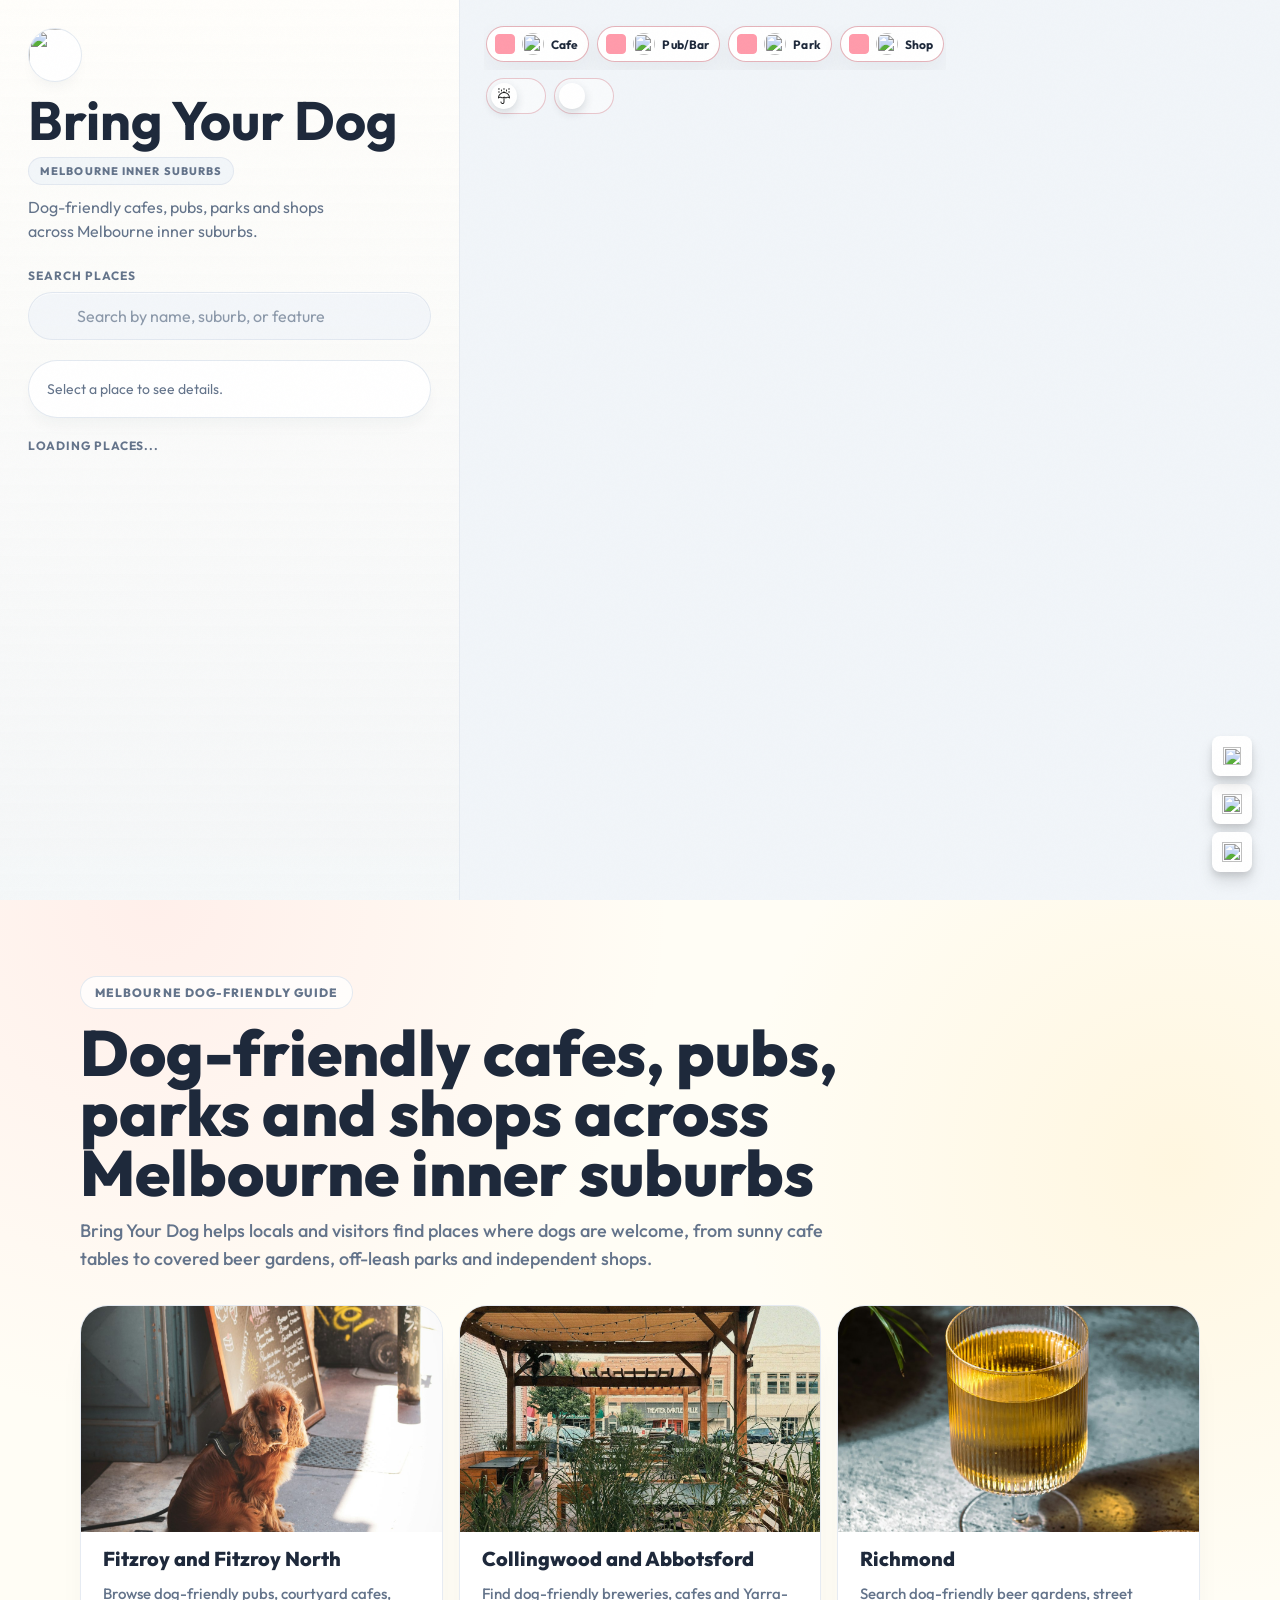
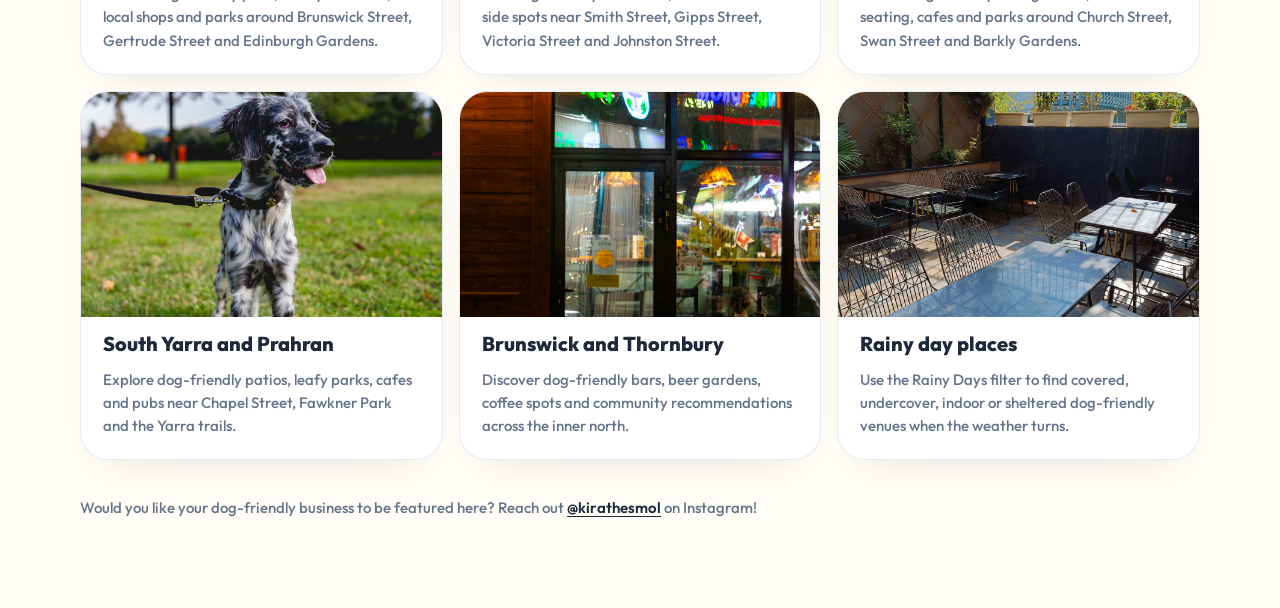
==== index.html @ 3fbf7ecd "Add suburb SEO landing pages" ====
<!doctype html>
<html lang="en">
  <head>
    <meta charset="utf-8">
    <meta name="viewport" content="width=device-width, initial-scale=1">
    <title>Bring Your Dog | Dog-Friendly Cafes, Pubs, Parks and Shops in Melbourne</title>
    <meta name="description" content="Find dog-friendly cafes, pubs, parks and shops across Melbourne inner suburbs, including Fitzroy, Collingwood, Abbotsford, Richmond, South Yarra, Brunswick and more.">
    <meta name="robots" content="index, follow">
    <link rel="canonical" href="https://bringyourdog.site/">
    <meta property="og:site_name" content="Bring Your Dog">
    <meta property="og:type" content="website">
    <meta property="og:url" content="https://bringyourdog.site/">
    <meta property="og:title" content="Bring Your Dog | Dog-Friendly Melbourne Map">
    <meta property="og:description" content="Find dog-friendly cafes, pubs, parks and shops across Melbourne inner suburbs.">
    <meta property="og:image" content="https://bringyourdog.site/assets/logo.png">
    <meta property="og:image:width" content="2048">
    <meta property="og:image:height" content="2048">
    <meta property="og:image:alt" content="Bring Your Dog pink paw logo">
    <meta name="twitter:card" content="summary">
    <meta name="twitter:title" content="Bring Your Dog | Dog-Friendly Melbourne Map">
    <meta name="twitter:description" content="Find dog-friendly cafes, pubs, parks and shops across Melbourne inner suburbs.">
    <meta name="twitter:image" content="https://bringyourdog.site/assets/logo.png">
    <meta name="theme-color" content="#FFFDF5">
    <link rel="icon" type="image/png" href="./assets/logo.png">
    <link rel="apple-touch-icon" href="./assets/logo.png">
    <link rel="preconnect" href="https://fonts.googleapis.com">
    <link rel="preconnect" href="https://fonts.gstatic.com" crossorigin>
    <link
      href="https://fonts.googleapis.com/css2?family=Outfit:wght@400;500;600;700;800&display=swap"
      rel="stylesheet"
    >
    <link
      rel="stylesheet"
      href="https://unpkg.com/leaflet@1.9.4/dist/leaflet.css"
      integrity="sha256-p4NxAoJBhIINfQPDn5EA+T5iEki6hthkE4N2oX7uRLM="
      crossorigin=""
    >
    <link rel="stylesheet" href="./styles.css">
    <script type="application/ld+json">
      {
        "@context": "https://schema.org",
        "@graph": [
          {
            "@type": "Organization",
            "@id": "https://bringyourdog.site/#organization",
            "name": "Bring Your Dog",
            "url": "https://bringyourdog.site/",
            "logo": {
              "@type": "ImageObject",
              "url": "https://bringyourdog.site/assets/logo.png",
              "width": 2048,
              "height": 2048
            },
            "sameAs": [
              "https://www.instagram.com/kirathesmol"
            ]
          },
          {
            "@type": "WebSite",
            "@id": "https://bringyourdog.site/#website",
            "url": "https://bringyourdog.site/",
            "name": "Bring Your Dog",
            "description": "A dog-friendly map for cafes, pubs, parks and shops across Melbourne inner suburbs.",
            "publisher": {
              "@id": "https://bringyourdog.site/#organization"
            },
            "inLanguage": "en-AU"
          },
          {
            "@type": "WebPage",
            "@id": "https://bringyourdog.site/#webpage",
            "url": "https://bringyourdog.site/",
            "name": "Bring Your Dog | Dog-Friendly Cafes, Pubs, Parks and Shops in Melbourne",
            "description": "Find dog-friendly cafes, pubs, parks and shops across Melbourne inner suburbs, including Fitzroy, Collingwood, Abbotsford, Richmond, South Yarra, Brunswick and more.",
            "isPartOf": {
              "@id": "https://bringyourdog.site/#website"
            },
            "about": {
              "@id": "https://bringyourdog.site/#organization"
            },
            "inLanguage": "en-AU"
          },
          {
            "@type": "WebApplication",
            "name": "Bring Your Dog",
            "url": "https://bringyourdog.site/",
            "applicationCategory": "TravelApplication",
            "operatingSystem": "Any",
            "description": "Interactive map of dog-friendly places across Melbourne inner suburbs."
          },
          {
            "@type": "ItemList",
            "name": "Dog-friendly Melbourne suburb guide",
            "itemListElement": [
              {
                "@type": "ListItem",
                "position": 1,
                "name": "Dog-friendly places in Fitzroy and Fitzroy North",
                "url": "https://bringyourdog.site/dog-friendly-fitzroy.html"
              },
              {
                "@type": "ListItem",
                "position": 2,
                "name": "Dog-friendly places in Collingwood and Abbotsford",
                "url": "https://bringyourdog.site/dog-friendly-collingwood-abbotsford.html"
              },
              {
                "@type": "ListItem",
                "position": 3,
                "name": "Dog-friendly places in Richmond",
                "url": "https://bringyourdog.site/dog-friendly-richmond.html"
              },
              {
                "@type": "ListItem",
                "position": 4,
                "name": "Dog-friendly places in South Yarra and Prahran",
                "url": "https://bringyourdog.site/dog-friendly-south-yarra-prahran.html"
              },
              {
                "@type": "ListItem",
                "position": 5,
                "name": "Dog-friendly places in Brunswick, Brunswick East and Thornbury",
                "url": "https://bringyourdog.site/dog-friendly-brunswick-thornbury.html"
              }
            ]
          }
        ]
      }
    </script>
  </head>
  <body>
    <main class="app-shell">
      <aside class="sidebar" aria-label="Map controls and places">
        <header class="sidebar-header">
          <div class="brand-lockup">
            <img class="brand-logo" src="./assets/logo.png" alt="">
            <div class="brand-copy">
              <h1>Bring Your Dog</h1>
            </div>
          </div>
          <div class="header-meta">
            <span class="area-pill">Melbourne inner suburbs</span>
            <p class="summary">Dog-friendly cafes, pubs, parks and shops across Melbourne inner suburbs.</p>
          </div>
        </header>

        <div class="search-wrap">
          <label for="search">Search places</label>
          <div class="main-search-row">
            <div class="main-search-field">
              <input id="search" type="search" placeholder="Search by name, suburb, or feature" autocomplete="off">
              <button class="search-clear" type="button" aria-label="Clear search" data-clear-search hidden>
                <img src="./assets/icons/eraseicon.svg" alt="">
              </button>
              <div id="searchSuggestions" class="search-suggestions" data-search-suggestions hidden>
                <p class="search-suggestions-title">Last searches</p>
                <div class="search-suggestions-list" role="listbox" aria-label="Last searches"></div>
              </div>
            </div>
            <button id="mainFilterToggle" class="main-filter-button" type="button" aria-expanded="false" aria-controls="mainFilterSheet" aria-label="Filter places" hidden>
              <img src="./assets/icons/filtericon.svg" alt="">
              <span id="mainFilterBadge" class="filter-count-badge" aria-hidden="true" hidden></span>
            </button>
          </div>
          <div id="mainFilterSheet" class="main-filter-sheet" hidden>
            <div class="filter-sheet-card" role="dialog" aria-label="Filter places">
              <h2>Filter places</h2>
              <div class="sheet-category-filters category-filters" aria-label="Main category filters">
                <button class="filter-button active" data-category="Cafe" type="button">
                  <span class="filter-checkbox" aria-hidden="true"></span>
                  <img src="./assets/icons/cafe-marker.png" alt=""> Cafe
                </button>
                <button class="filter-button active" data-category="Pub/Bar" type="button">
                  <span class="filter-checkbox" aria-hidden="true"></span>
                  <img src="./assets/icons/pub-marker.png" alt=""> Pub/Bar
                </button>
                <button class="filter-button active" data-category="Park" type="button">
                  <span class="filter-checkbox" aria-hidden="true"></span>
                  <img src="./assets/icons/park-marker.png" alt=""> Park
                </button>
                <button class="filter-button active" data-category="Shop" type="button">
                  <span class="filter-checkbox" aria-hidden="true"></span>
                  <img src="./assets/icons/shop-marker.png" alt=""> Shop
                </button>
              </div>
              <div class="sheet-feature-filters" aria-label="Main feature filters">
                <button class="feature-filter-button" data-feature-filter="rainyDays" type="button" aria-pressed="false" aria-label="Rainy days">
                  <span class="feature-toggle" aria-hidden="true">
                    <span class="feature-toggle-knob">
                      <img src="./assets/icons/umbrella.svg" alt="">
                    </span>
                  </span>
                </button>
                <button class="feature-filter-button" data-feature-filter="instagram" type="button" aria-pressed="false" aria-label="Instagram">
                  <span class="feature-toggle" aria-hidden="true">
                    <span class="feature-toggle-knob">
                      <img src="./assets/icons/instagramicon.svg" alt="">
                    </span>
                  </span>
                </button>
              </div>
              <p class="filter-empty-state" data-filter-empty-state hidden>
                We couldn't fetch any results.
                <button type="button" data-reset-filters>Reset all filters</button>
              </p>
            </div>
          </div>
        </div>

        <section id="selectedPlace" class="selected-place" aria-live="polite">
          <p class="empty-selection">Select a place to see details.</p>
        </section>

        <div class="results-meta" aria-live="polite">
          <span id="resultCount">Loading places...</span>
        </div>

        <ol id="placeList" class="place-list" aria-label="Bring Your Dog places"></ol>
      </aside>

      <section class="map-panel" aria-label="Bring Your Dog Melbourne map">
        <div class="map-filter-overlay map-overlay" aria-label="Map filters">
          <div class="category-filters" aria-label="Category filters">
            <button class="filter-button active" data-category="Cafe" type="button">
              <span class="filter-checkbox" aria-hidden="true"></span>
              <img src="./assets/icons/cafe-marker.png" alt=""> Cafe
            </button>
            <button class="filter-button active" data-category="Pub/Bar" type="button">
              <span class="filter-checkbox" aria-hidden="true"></span>
              <img src="./assets/icons/pub-marker.png" alt=""> Pub/Bar
            </button>
            <button class="filter-button active" data-category="Park" type="button">
              <span class="filter-checkbox" aria-hidden="true"></span>
              <img src="./assets/icons/park-marker.png" alt=""> Park
            </button>
            <button class="filter-button active" data-category="Shop" type="button">
              <span class="filter-checkbox" aria-hidden="true"></span>
              <img src="./assets/icons/shop-marker.png" alt=""> Shop
            </button>
          </div>
          <div class="desktop-feature-filters" aria-label="Feature filters">
            <button class="feature-filter-button" data-feature-filter="rainyDays" type="button" aria-pressed="false" aria-label="Rainy days">
              <span class="feature-toggle" aria-hidden="true">
                <span class="feature-toggle-knob">
                  <img src="./assets/icons/umbrella.svg" alt="">
                </span>
              </span>
            </button>
            <button class="feature-filter-button" data-feature-filter="instagram" type="button" aria-pressed="false" aria-label="Instagram">
              <span class="feature-toggle" aria-hidden="true">
                <span class="feature-toggle-knob">
                  <img src="./assets/icons/instagramicon.svg" alt="">
                </span>
              </span>
            </button>
          </div>
          <p class="filter-empty-state" data-filter-empty-state hidden>
            We couldn't fetch any results.
            <button type="button" data-reset-filters>Reset all filters</button>
          </p>
        </div>
        <button id="mapExpandToggle" class="map-expand-toggle" type="button" aria-expanded="false" aria-label="Expand map">
          <span class="map-expand-symbol" aria-hidden="true"><img src="./assets/icons/expandicon.svg" alt=""></span>
        </button>
        <div class="desktop-zoom-controls" aria-label="Map zoom controls">
          <button id="desktopZoomIn" class="desktop-zoom-button" type="button" aria-label="Zoom in">
            <img src="./assets/icons/zoominicon.svg" alt="">
          </button>
          <button id="desktopZoomOut" class="desktop-zoom-button" type="button" aria-label="Zoom out">
            <img src="./assets/icons/zoomouticon.svg" alt="">
          </button>
        </div>
        <button id="mapLocateToggle" class="map-locate-toggle" type="button" aria-label="Pan map to my location">
          <img src="./assets/icons/compassicon.svg" alt="">
        </button>
        <div class="expanded-map-toolbar" aria-label="Expanded map controls">
          <button id="expandedMapHome" class="expanded-home-button" type="button" aria-label="Back to main screen">
            <img class="brand-logo" src="./assets/logo.png" alt="">
          </button>
          <div class="expanded-search-wrap">
            <img src="./assets/icons/searchicon.svg" alt="">
            <label class="sr-only" for="expandedSearch">Search places</label>
            <input id="expandedSearch" type="search" placeholder="Search places" autocomplete="off">
            <button class="search-clear" type="button" aria-label="Clear search" data-clear-search hidden>
              <img src="./assets/icons/eraseicon.svg" alt="">
            </button>
            <div id="expandedSearchSuggestions" class="search-suggestions" data-search-suggestions hidden>
              <p class="search-suggestions-title">Last searches</p>
              <div class="search-suggestions-list" role="listbox" aria-label="Last searches"></div>
            </div>
          </div>
          <button id="expandedFilterToggle" class="expanded-filter-button" type="button" aria-expanded="false" aria-controls="expandedFilterSheet" aria-label="Filter categories">
            <img src="./assets/icons/filtericon.svg" alt="">
            <span id="expandedFilterBadge" class="filter-count-badge" aria-hidden="true" hidden></span>
          </button>
        </div>
        <div id="expandedFilterSheet" class="expanded-filter-sheet" hidden>
          <div class="filter-sheet-card" role="dialog" aria-label="Filter categories">
            <h2>Filter places</h2>
            <div class="sheet-category-filters category-filters" aria-label="Expanded category filters">
              <button class="filter-button active" data-category="Cafe" type="button">
                <span class="filter-checkbox" aria-hidden="true"></span>
                <img src="./assets/icons/cafe-marker.png" alt=""> Cafe
              </button>
              <button class="filter-button active" data-category="Pub/Bar" type="button">
                <span class="filter-checkbox" aria-hidden="true"></span>
                <img src="./assets/icons/pub-marker.png" alt=""> Pub/Bar
              </button>
              <button class="filter-button active" data-category="Park" type="button">
                <span class="filter-checkbox" aria-hidden="true"></span>
                <img src="./assets/icons/park-marker.png" alt=""> Park
              </button>
              <button class="filter-button active" data-category="Shop" type="button">
                <span class="filter-checkbox" aria-hidden="true"></span>
                <img src="./assets/icons/shop-marker.png" alt=""> Shop
              </button>
            </div>
            <div class="sheet-feature-filters" aria-label="Feature filters">
              <button class="feature-filter-button" data-feature-filter="rainyDays" type="button" aria-pressed="false" aria-label="Rainy days">
                <span class="feature-toggle" aria-hidden="true">
                  <span class="feature-toggle-knob">
                    <img src="./assets/icons/umbrella.svg" alt="">
                  </span>
                </span>
              </button>
              <button class="feature-filter-button" data-feature-filter="instagram" type="button" aria-pressed="false" aria-label="Instagram">
                <span class="feature-toggle" aria-hidden="true">
                  <span class="feature-toggle-knob">
                    <img src="./assets/icons/instagramicon.svg" alt="">
                  </span>
                </span>
              </button>
            </div>
            <p class="filter-empty-state" data-filter-empty-state hidden>
              We couldn't fetch any results.
              <button type="button" data-reset-filters>Reset all filters</button>
            </p>
          </div>
        </div>
        <div id="map"></div>
      </section>
    </main>

    <section class="seo-content" aria-labelledby="seoTitle">
      <div class="seo-inner">
        <div class="seo-heading">
          <span class="seo-kicker">Melbourne dog-friendly guide</span>
          <h2 id="seoTitle">Dog-friendly cafes, pubs, parks and shops across Melbourne inner suburbs</h2>
          <p>Bring Your Dog helps locals and visitors find places where dogs are welcome, from sunny cafe tables to covered beer gardens, off-leash parks and independent shops.</p>
        </div>

        <div class="seo-grid" aria-label="Popular dog-friendly Melbourne areas">
          <a class="seo-card" href="./dog-friendly-fitzroy.html">
            <img class="seo-card-image" src="./assets/seo/dog-cafe.jpg" alt="Dog waiting outside a cafe" loading="lazy">
            <h3>Fitzroy and Fitzroy North</h3>
            <p>Browse dog-friendly pubs, courtyard cafes, local shops and parks around Brunswick Street, Gertrude Street and Edinburgh Gardens.</p>
          </a>
          <a class="seo-card" href="./dog-friendly-collingwood-abbotsford.html">
            <img class="seo-card-image" src="./assets/seo/patio.jpg" alt="Outdoor patio seating with plants" loading="lazy">
            <h3>Collingwood and Abbotsford</h3>
            <p>Find dog-friendly breweries, cafes and Yarra-side spots near Smith Street, Gipps Street, Victoria Street and Johnston Street.</p>
          </a>
          <a class="seo-card" href="./dog-friendly-richmond.html">
            <img class="seo-card-image" src="./assets/seo/beer-table.jpg" alt="Beer glass on an outdoor table" loading="lazy">
            <h3>Richmond</h3>
            <p>Search dog-friendly beer gardens, street seating, cafes and parks around Church Street, Swan Street and Barkly Gardens.</p>
          </a>
          <a class="seo-card" href="./dog-friendly-south-yarra-prahran.html">
            <img class="seo-card-image" src="./assets/seo/dog-park.jpg" alt="Dog on grass in a park" loading="lazy">
            <h3>South Yarra and Prahran</h3>
            <p>Explore dog-friendly patios, leafy parks, cafes and pubs near Chapel Street, Fawkner Park and the Yarra trails.</p>
          </a>
          <a class="seo-card" href="./dog-friendly-brunswick-thornbury.html">
            <img class="seo-card-image" src="./assets/seo/dog-shop.jpg" alt="Dog sitting outside a shop" loading="lazy">
            <h3>Brunswick and Thornbury</h3>
            <p>Discover dog-friendly bars, beer gardens, coffee spots and community recommendations across the inner north.</p>
          </a>
          <article class="seo-card">
            <img class="seo-card-image" src="./assets/seo/sheltered-patio.jpg" alt="Sheltered outdoor patio seating" loading="lazy">
            <h3>Rainy day places</h3>
            <p>Use the Rainy Days filter to find covered, undercover, indoor or sheltered dog-friendly venues when the weather turns.</p>
          </article>
        </div>

        <p class="seo-note">
          Would you like your dog-friendly business to be featured here?
          Reach out <a href="https://www.instagram.com/kirathesmol" target="_blank" rel="noopener noreferrer">@kirathesmol</a> on Instagram!
        </p>
      </div>
    </section>

    <script
      src="https://unpkg.com/leaflet@1.9.4/dist/leaflet.js"
      integrity="sha256-20nQCchB9co0qIjJZRGuk2/Z9VM+kNiyxNV1lvTlZBo="
      crossorigin=""
    ></script>
    <script src="./config.js"></script>
    <script src="./data/manual-photos.js"></script>
    <script src="./data/locations.js"></script>
    <script src="./app.js"></script>
  </body>
</html>
---- styles.css ----
:root {
  color-scheme: light;
  --background: #FFFDF5;
  --foreground: #1E293B;
  --primary: #C981D6;
  --secondary: #F1F5F9;
  --soft-surface: #F1F5F9;
  --accent-fg: #FFFFFF;
  --pink: #FF9BAB;
  --yellow: #FFD473;
  --mint: #7AE9A8;
  --surface: rgba(255, 255, 255, 0.72);
  --surface-strong: rgba(255, 255, 255, 0.9);
  --border: #E2E8F0;
  --interactive: #FF9BAB;
  --button: #FE9BAB;
  --button-hover: #D17C89;
  --muted: #64748B;
  --shadow-soft: 0 10px 15px -3px rgba(30, 41, 59, 0.04);
  --shadow-large: 0 25px 50px -12px rgba(30, 41, 59, 0.10);
}

* {
  box-sizing: border-box;
}

html,
body {
  height: 100%;
  margin: 0;
}

body {
  position: relative;
  color: var(--foreground);
  background:
    radial-gradient(circle at 12% 12%, rgba(255, 212, 115, 0.22), transparent 32%),
    radial-gradient(circle at 78% 6%, rgba(201, 129, 214, 0.16), transparent 30%),
    var(--background);
  font-family: "Outfit", ui-sans-serif, system-ui, -apple-system, BlinkMacSystemFont, "Segoe UI", sans-serif;
}

body::before {
  position: fixed;
  z-index: 2000;
  inset: 0;
  pointer-events: none;
  content: "";
  opacity: 0.015;
  background-image: url("data:image/svg+xml,%3Csvg viewBox='0 0 400 400' xmlns='http://www.w3.org/2000/svg'%3E%3Cfilter id='noiseFilter'%3E%3CfeTurbulence type='fractalNoise' baseFrequency='0.9' numOctaves='4' stitchTiles='stitch'/%3E%3C/filter%3E%3Crect width='100%25' height='100%25' filter='url(%23noiseFilter)'/%3E%3C/svg%3E");
  background-repeat: repeat;
}

@keyframes photo-skeleton {
  0% {
    background-position: 220% 0, 0 0;
  }

  100% {
    background-position: -120% 0, 0 0;
  }
}

button,
input {
  font: inherit;
}

input[type="search"]::-webkit-search-decoration,
input[type="search"]::-webkit-search-cancel-button,
input[type="search"]::-webkit-search-results-button,
input[type="search"]::-webkit-search-results-decoration {
  display: none;
  -webkit-appearance: none;
}

button,
a,
input {
  transition:
    background-color 360ms cubic-bezier(0.22, 1, 0.36, 1),
    border-color 360ms cubic-bezier(0.22, 1, 0.36, 1),
    box-shadow 460ms cubic-bezier(0.22, 1, 0.36, 1),
    color 360ms cubic-bezier(0.22, 1, 0.36, 1),
    transform 560ms cubic-bezier(0.22, 1, 0.36, 1);
}

button:focus-visible,
a:focus-visible,
input:focus-visible {
  outline: 2px solid var(--primary);
  outline-offset: 3px;
}

.sr-only {
  position: absolute;
  width: 1px;
  height: 1px;
  overflow: hidden;
  clip: rect(0, 0, 0, 0);
  white-space: nowrap;
}

.app-shell {
  display: grid;
  grid-template-columns: 460px minmax(0, 1fr);
  height: 100vh;
  min-height: 620px;
}

.map-panel {
  position: relative;
  display: flex;
  min-height: 0;
  min-width: 0;
  padding: 0;
}

#map {
  flex: 1 1 auto;
  width: 100%;
  min-height: 0;
  overflow: hidden;
  border: 0;
  border-radius: 0;
  box-shadow: none;
  background: var(--soft-surface);
}

.leaflet-container {
  position: relative;
  overflow: hidden;
  font-family: "Outfit", ui-sans-serif, system-ui, sans-serif;
  outline: 0;
  touch-action: pan-x pan-y;
}

.leaflet-pane,
.leaflet-map-pane,
.leaflet-tile,
.leaflet-marker-icon,
.leaflet-marker-shadow,
.leaflet-tile-container,
.leaflet-pane > svg,
.leaflet-pane > canvas,
.leaflet-zoom-box,
.leaflet-image-layer,
.leaflet-layer {
  position: absolute !important;
  top: 0;
  left: 0;
}

.leaflet-tile,
.leaflet-marker-icon,
.leaflet-marker-shadow {
  user-select: none;
  -webkit-user-drag: none;
}

.leaflet-tile-pane {
  z-index: 200;
}

.leaflet-overlay-pane {
  z-index: 400;
}

.leaflet-shadow-pane {
  z-index: 500;
}

.leaflet-marker-pane {
  z-index: 650;
}

.leaflet-tooltip-pane {
  z-index: 660;
}

.leaflet-popup-pane {
  z-index: 700;
}

.leaflet-control {
  position: relative;
  z-index: 800;
  pointer-events: auto;
}

.leaflet-top,
.leaflet-bottom {
  position: absolute;
  z-index: 1000;
  pointer-events: none;
}

.leaflet-top {
  top: 0;
}

.leaflet-right {
  right: 0;
}

.leaflet-bottom {
  bottom: 0;
}

.leaflet-left {
  left: 0;
}

.leaflet-tile,
.leaflet-tile-loaded,
.leaflet-marker-icon {
  opacity: 1 !important;
}

.category-marker {
  display: block;
}

.sidebar {
  display: flex;
  min-height: 0;
  flex-direction: column;
  gap: 20px;
  padding: 28px;
  border-right: 1px solid rgba(226, 232, 240, 0.86);
  background:
    linear-gradient(180deg, rgba(255, 255, 255, 0.56), rgba(241, 245, 249, 0.76)),
    var(--background);
}

.sidebar-header {
  display: grid;
  gap: 12px;
  padding-bottom: 4px;
}

.brand-lockup {
  display: grid;
  gap: 14px;
  justify-items: start;
}

.brand-logo {
  width: 54px;
  height: 54px;
  border: 1px solid rgba(226, 232, 240, 0.9);
  border-radius: 50%;
  background: #ffffff;
  box-shadow: 0 10px 22px -16px rgba(30, 41, 59, 0.22);
}

.brand-copy {
  display: grid;
  min-width: 0;
  gap: 9px;
}

.eyebrow {
  margin: 0;
  color: var(--interactive);
  font-size: 11px;
  font-weight: 800;
  letter-spacing: 0.14em;
  text-transform: uppercase;
}

.header-meta {
  display: grid;
  gap: 10px;
}

.area-pill {
  width: fit-content;
  border: 1px solid rgba(226, 232, 240, 0.92);
  border-radius: 999px;
  padding: 6px 11px;
  color: #64748B;
  background: rgba(241, 245, 249, 0.88);
  font-size: 11px;
  font-weight: 800;
  letter-spacing: 0.1em;
  text-transform: uppercase;
}

h1 {
  max-width: none;
  margin: 0;
  color: var(--foreground);
  font-size: clamp(38px, 5vw, 54px);
  font-weight: 700;
  line-height: 0.9;
  letter-spacing: 0;
  white-space: nowrap;
}

.summary {
  max-width: 31ch;
  margin: 0;
  color: var(--muted);
  font-size: 16px;
  font-weight: 400;
  line-height: 1.55;
}

.search-wrap {
  position: relative;
  display: grid;
  gap: 9px;
}

.search-wrap label {
  color: var(--muted);
  font-size: 12px;
  font-weight: 700;
  letter-spacing: 0.08em;
  text-transform: uppercase;
}

.main-search-row {
  display: grid;
  grid-template-columns: minmax(0, 1fr);
  gap: 10px;
  align-items: end;
}

.main-search-field {
  position: relative;
  min-width: 0;
}

.search-wrap input {
  width: 100%;
  min-height: 48px;
  border: 1px solid rgba(226, 232, 240, 0.95);
  border-radius: 999px;
  padding: 13px 44px 13px 48px;
  color: var(--foreground);
  background: rgba(241, 245, 249, 0.84);
  box-shadow: inset 0 1px 0 rgba(255, 255, 255, 0.65);
}

.main-search-field::after {
  position: absolute;
  bottom: 14px;
  left: 18px;
  width: 20px;
  height: 20px;
  content: "";
  pointer-events: none;
  background: url("./assets/icons/searchicon.svg") center / contain no-repeat;
  opacity: 0.72;
}

.search-wrap input::placeholder {
  color: rgba(100, 116, 139, 0.72);
}

.search-wrap input:focus {
  border-color: var(--primary);
  box-shadow: 0 0 0 3px rgba(201, 129, 214, 0.16);
  outline: none;
}

.search-clear {
  position: absolute;
  z-index: 2;
  top: 50%;
  right: 14px;
  display: grid;
  width: 20px;
  height: 20px;
  place-items: center;
  border: 0;
  padding: 0;
  color: var(--foreground);
  background: transparent;
  box-shadow: none;
  cursor: pointer;
  opacity: 0.72;
  transform: translateY(-50%);
}

.search-clear:hover {
  opacity: 1;
  transform: translateY(-50%) scale(1.04);
}

.search-clear[hidden] {
  display: none;
}

.search-clear img {
  width: 16px;
  height: 16px;
}

.main-filter-button {
  position: relative;
  display: none;
  width: 52px;
  height: 52px;
  place-items: center;
  border: 1px solid rgba(226, 232, 240, 0.9);
  border-radius: 50%;
  background: rgba(255, 255, 255, 0.94);
  box-shadow: 0 14px 32px -18px rgba(30, 41, 59, 0.35);
  cursor: pointer;
  backdrop-filter: blur(12px);
}

.main-filter-button[hidden] {
  display: none;
}

.main-filter-button img {
  width: 24px;
  height: 24px;
}

.main-filter-sheet {
  display: none;
}

.main-filter-sheet:not([hidden]) {
  display: block;
}

.main-filter-sheet .filter-sheet-card {
  border-radius: 24px;
}

.search-suggestions {
  position: absolute;
  z-index: 1300;
  top: calc(100% + 8px);
  right: 0;
  left: 0;
  border: 1px solid rgba(226, 232, 240, 0.74);
  border-radius: 16px;
  padding: 16px;
  background: #FFFFFF;
  box-shadow: 0 24px 54px -30px rgba(30, 41, 59, 0.34);
}

.search-suggestions.is-typed {
  border: 0;
  border-radius: 0 0 12px 12px;
  box-shadow:
    0 10px 15px -3px rgba(0, 0, 0, 0.1),
    0 4px 6px -4px rgba(0, 0, 0, 0.1);
}

.search-suggestions[hidden] {
  display: none;
}

.search-suggestions-title[hidden] {
  display: none;
}

.search-suggestions-title {
  margin: 0 0 8px;
  color: #4A4A4A;
  font-size: 14px;
  font-weight: 400;
  line-height: 20px;
}

.search-suggestions-list {
  display: grid;
}

.search-suggestion-item {
  display: grid;
  min-height: 44px;
  grid-template-columns: minmax(0, 1fr) auto;
  align-items: center;
  gap: 8px;
  border: 0;
  border-radius: 12px;
  padding: 8px 0;
  color: #1A1A1A;
  background: #FFFFFF;
  cursor: pointer;
  font: inherit;
  text-align: left;
}

.search-suggestion-item:hover,
.search-suggestion-item:focus-visible {
  background: rgba(241, 245, 249, 0.78);
  outline: none;
}

.search-suggestion-query {
  overflow: hidden;
  min-width: 0;
  font-size: 18px;
  font-weight: 400;
  line-height: 28px;
  text-overflow: ellipsis;
  white-space: nowrap;
}

.search-suggestion-match {
  color: #A78498;
}

.search-suggestion-count {
  color: #707070;
  font-size: 14px;
  font-weight: 400;
  line-height: 20px;
  white-space: nowrap;
}

.category-filters {
  display: flex;
  flex-wrap: nowrap;
  gap: 8px;
  overflow-x: auto;
  padding: 2px 2px 8px;
  scrollbar-width: none;
  white-space: nowrap;
}

.category-filters::-webkit-scrollbar {
  display: none;
}

.map-overlay {
  position: absolute;
  z-index: 500;
  top: 24px;
  left: 24px;
  width: max-content;
  max-width: calc(100% - 48px);
}

.map-filter-overlay {
  display: grid;
  justify-items: start;
  gap: 8px;
}

.desktop-feature-filters {
  --feature-toggle-width: 60px;
  --feature-toggle-height: 36px;
  --feature-toggle-padding: 4px;
  --feature-toggle-knob-size: 26px;
  --feature-toggle-knob-shift: 24px;
  --feature-toggle-icon-size: 16px;
  display: flex;
  align-items: center;
  gap: 8px;
  padding: 0 2px;
}

.filter-empty-state {
  display: flex;
  flex-wrap: wrap;
  align-items: center;
  gap: 4px;
  margin: 0;
  padding: 0 2px;
  color: var(--foreground);
  font-size: 13px;
  font-weight: 600;
  line-height: 1.35;
}

.filter-empty-state[hidden] {
  display: none;
}

.filter-empty-state button {
  border: 0;
  padding: 0;
  color: var(--foreground);
  background: transparent;
  cursor: pointer;
  font: inherit;
  font-weight: 700;
  text-decoration: underline;
  text-decoration-color: rgba(30, 41, 59, 0.28);
  text-decoration-thickness: 1px;
  text-underline-offset: 3px;
  white-space: nowrap;
}

.filter-empty-state button:hover {
  color: var(--button);
  text-decoration-color: currentColor;
}

.filter-sheet-card .filter-empty-state {
  padding-top: 16px;
}

.map-expand-toggle {
  position: absolute;
  z-index: 610;
  right: 28px;
  bottom: 28px;
  display: none;
  width: 44px;
  height: 44px;
  place-items: center;
  border: 1px solid rgba(226, 232, 240, 0.92);
  border-radius: 999px;
  color: var(--foreground);
  background: rgba(255, 253, 245, 0.9);
  box-shadow: 0 12px 28px rgba(30, 41, 59, 0.12);
  cursor: pointer;
  font-size: 24px;
  font-weight: 700;
  line-height: 1;
  backdrop-filter: blur(10px);
}

.map-expand-symbol {
  display: grid;
  place-items: center;
  line-height: 1;
}

.map-expand-symbol img {
  width: 20px;
  height: 20px;
}

.desktop-zoom-controls {
  position: absolute;
  z-index: 610;
  right: 28px;
  bottom: 28px;
  display: flex;
  flex-direction: column;
  gap: 8px;
}

.desktop-zoom-button {
  display: grid;
  width: 40px;
  height: 40px;
  place-items: center;
  border: 0;
  border-radius: 8px;
  padding: 0;
  background: #FFFFFF;
  box-shadow:
    0 10px 15px rgba(0, 0, 0, 0.1),
    0 4px 6px rgba(0, 0, 0, 0.1);
  cursor: pointer;
  transition:
    transform 240ms ease,
    box-shadow 240ms ease,
    opacity 240ms ease;
}

.desktop-zoom-button:hover {
  transform: translateY(-1px);
  box-shadow:
    0 12px 18px rgba(0, 0, 0, 0.11),
    0 5px 8px rgba(0, 0, 0, 0.1);
}

.desktop-zoom-button:focus-visible {
  outline: 2px solid var(--button);
  outline-offset: 3px;
}

.desktop-zoom-button:disabled {
  cursor: default;
  opacity: 0.42;
  transform: none;
}

.desktop-zoom-button img {
  width: 20px;
  height: 20px;
}

.map-locate-toggle {
  position: absolute;
  z-index: 610;
  right: 28px;
  bottom: 124px;
  display: grid;
  width: 40px;
  height: 40px;
  place-items: center;
  border: 0;
  border-radius: 8px;
  padding: 0;
  background: #FFFFFF;
  box-shadow:
    0 10px 15px rgba(0, 0, 0, 0.1),
    0 4px 6px rgba(0, 0, 0, 0.1);
  cursor: pointer;
  transition:
    transform 240ms ease,
    box-shadow 240ms ease,
    opacity 240ms ease;
}

.map-locate-toggle:hover {
  transform: translateY(-1px);
  box-shadow:
    0 12px 18px rgba(0, 0, 0, 0.11),
    0 5px 8px rgba(0, 0, 0, 0.1);
}

.map-locate-toggle:focus-visible {
  outline: 2px solid var(--button);
  outline-offset: 3px;
}

.map-locate-toggle:disabled {
  cursor: default;
  opacity: 0.46;
  transform: none;
}

.map-locate-toggle img {
  width: 18px;
  height: 18px;
}

.map-locate-toggle.is-loading img {
  opacity: 0.52;
  transform: rotate(22deg);
}

.map-locate-toggle.is-error {
  box-shadow:
    0 0 0 2px rgba(254, 155, 171, 0.72),
    0 10px 15px rgba(0, 0, 0, 0.1);
}

.expanded-map-toolbar,
.expanded-filter-sheet {
  display: none;
}

.expanded-filter-button {
  position: relative;
  display: grid;
  width: 52px;
  height: 52px;
  place-items: center;
  border: 1px solid rgba(226, 232, 240, 0.9);
  border-radius: 50%;
  background: rgba(255, 255, 255, 0.94);
  box-shadow: 0 14px 32px -18px rgba(30, 41, 59, 0.35);
  cursor: pointer;
  backdrop-filter: blur(12px);
}

.filter-count-badge {
  position: absolute;
  top: -6px;
  right: -4px;
  display: grid;
  width: 16px;
  min-width: 16px;
  height: 16px;
  place-items: center;
  border: 0;
  border-radius: 999px;
  padding: 0;
  color: #FFFFFF;
  background: #FF9BAB;
  box-shadow:
    0 0 0 2px #FFFFFF,
    0 8px 16px -10px rgba(30, 41, 59, 0.38);
  font-size: 10px;
  font-weight: 800;
  line-height: 1;
}

.filter-count-badge[hidden] {
  display: none;
}

.expanded-home-button {
  display: grid;
  width: 54px;
  height: 54px;
  place-items: center;
  border: 0;
  padding: 0;
  background: transparent;
  box-shadow: none;
  cursor: pointer;
}

.expanded-filter-button img {
  width: 24px;
  height: 24px;
}

.expanded-search-wrap {
  position: relative;
  min-width: 0;
}

.expanded-search-wrap > img {
  position: absolute;
  top: 50%;
  left: 18px;
  width: 22px;
  height: 22px;
  transform: translateY(-50%);
  pointer-events: none;
}

.expanded-search-wrap input {
  width: 100%;
  min-height: 58px;
  border: 1px solid rgba(226, 232, 240, 0.9);
  border-radius: 18px;
  padding: 14px 50px 14px 52px;
  color: var(--foreground);
  background: rgba(255, 255, 255, 0.96);
  box-shadow: 0 16px 34px -22px rgba(30, 41, 59, 0.42);
  font-size: 17px;
  font-weight: 400;
}

.expanded-search-wrap .search-clear {
  right: 18px;
}

.expanded-search-wrap .search-clear:hover {
  transform: translateY(-50%) scale(1.04);
}

.expanded-search-wrap input::placeholder {
  color: rgba(26, 26, 26, 0.62);
}

.filter-sheet-card {
  border: 1px solid rgba(226, 232, 240, 0.84);
  border-radius: 0 0 28px 28px;
  padding: 18px;
  background: rgba(255, 255, 255, 0.98);
  box-shadow: 0 24px 52px -26px rgba(30, 41, 59, 0.32);
  backdrop-filter: blur(16px);
}

.filter-sheet-card h2 {
  margin: 0 0 14px;
  color: var(--foreground);
  font-size: 16px;
  font-weight: 800;
  letter-spacing: 0.02em;
}

.sheet-category-filters {
  --feature-toggle-width: 60px;
  --feature-toggle-height: 36px;
  --feature-toggle-padding: 4px;
  --feature-toggle-knob-size: 26px;
  --feature-toggle-knob-shift: 24px;
  --feature-toggle-icon-size: 16px;
  flex-wrap: wrap;
  overflow: visible;
  padding: 0;
  white-space: normal;
}

.sheet-feature-filters {
  --feature-toggle-width: 60px;
  --feature-toggle-height: 36px;
  --feature-toggle-padding: 4px;
  --feature-toggle-knob-size: 26px;
  --feature-toggle-knob-shift: 24px;
  --feature-toggle-icon-size: 16px;
  display: flex;
  flex-wrap: wrap;
  gap: 8px;
  padding-top: 10px;
}

.filter-button {
  display: inline-flex;
  min-width: 0;
  min-height: 36px;
  align-items: center;
  justify-content: center;
  gap: 7px;
  border: 1px solid rgba(254, 155, 171, 0.58);
  border-radius: 999px;
  padding: 6px 10px 6px 8px;
  color: var(--foreground);
  background: rgba(255, 255, 255, 0.92);
  box-shadow: 0 10px 24px rgba(30, 41, 59, 0.06);
  cursor: pointer;
  font-size: 12px;
  font-weight: 700;
  letter-spacing: 0.01em;
  backdrop-filter: blur(10px);
}

.feature-filter-button {
  display: grid;
  min-width: var(--feature-toggle-width);
  min-height: var(--feature-toggle-height);
  place-items: center;
  border: 0;
  border-radius: 999px;
  padding: 0;
  color: inherit;
  background: transparent;
  box-shadow: none;
  cursor: pointer;
}

.filter-button:hover {
  transform: translateY(-1px);
  border-color: rgba(209, 124, 137, 0.72);
  background: rgba(255, 255, 255, 0.98);
}

.feature-filter-button:hover {
  transform: none;
}

.feature-filter-button:focus-visible {
  outline: 2px solid var(--button);
  outline-offset: 3px;
}

.filter-button img {
  width: 22px;
  height: 22px;
  flex: 0 0 auto;
  border-radius: 50%;
}

.feature-toggle {
  display: flex;
  width: var(--feature-toggle-width);
  height: var(--feature-toggle-height);
  flex: 0 0 auto;
  align-items: center;
  border: 1px solid rgba(209, 124, 137, 0.42);
  border-radius: 999px;
  padding: var(--feature-toggle-padding);
  background: #F8FAFC;
  transition:
    border-color 240ms ease,
    background 240ms ease;
}

.feature-toggle-knob {
  display: grid;
  width: var(--feature-toggle-knob-size);
  height: var(--feature-toggle-knob-size);
  place-items: center;
  border-radius: 999px;
  background: #FFFFFF;
  box-shadow: 0 4px 10px rgba(30, 41, 59, 0.16);
  transition:
    background 240ms ease,
    transform 240ms cubic-bezier(0.22, 1, 0.36, 1);
}

.feature-toggle img {
  width: var(--feature-toggle-icon-size);
  height: var(--feature-toggle-icon-size);
  border-radius: 0;
}

.filter-checkbox {
  display: grid;
  width: 20px;
  height: 20px;
  flex: 0 0 auto;
  place-items: center;
  border: 1px solid #FDD6DC;
  border-radius: 4px;
  background: transparent;
}

.filter-checkbox::after {
  width: 10px;
  height: 8px;
  background: url("./assets/icons/checkmarkicon.svg") center / contain no-repeat;
  content: "";
  opacity: 0;
}

.filter-button.active {
  color: var(--foreground);
  border-color: rgba(209, 124, 137, 0.58);
  background: rgba(255, 255, 255, 0.98);
}

.filter-button.active .filter-checkbox {
  border-color: #FF9BAB;
  background: #FF9BAB;
}

.filter-button.active .filter-checkbox::after {
  opacity: 1;
}

.feature-filter-button.active .feature-toggle {
  border-color: rgba(209, 124, 137, 0.72);
  background: rgba(254, 155, 171, 0.72);
}

.feature-filter-button.active .feature-toggle-knob {
  background: #FFFFFF;
  transform: translateX(var(--feature-toggle-knob-shift));
}

.results-meta {
  display: flex;
  align-items: center;
  justify-content: space-between;
  color: var(--muted);
  font-size: 12px;
  font-weight: 700;
  letter-spacing: 0.08em;
  text-transform: uppercase;
}

.selected-place {
  position: relative;
  display: grid;
  gap: 13px;
  border: 1px solid rgba(226, 232, 240, 0.94);
  border-radius: 30px;
  padding: 18px;
  background: var(--surface-strong);
  box-shadow: var(--shadow-soft);
  backdrop-filter: blur(10px);
}

.detail-close {
  position: absolute;
  top: 12px;
  right: 12px;
  display: inline-grid;
  width: 30px;
  height: 30px;
  place-items: center;
  border: 1px solid rgba(226, 232, 240, 0.95);
  border-radius: 999px;
  padding: 0;
  color: #64748B;
  background: rgba(255, 255, 255, 0.78);
  box-shadow: 0 8px 18px -14px rgba(30, 41, 59, 0.26);
  cursor: pointer;
  font-size: 22px;
  font-weight: 500;
  line-height: 1;
}

.detail-close img {
  width: 18px;
  height: 18px;
}

.detail-close:hover {
  transform: translateY(-1px);
  color: #1E293B;
  background: #FFFFFF;
}

.selected-place.is-empty {
  display: none;
  border: 0;
  border-radius: 0;
  padding: 0 2px;
  background: transparent;
  box-shadow: none;
  backdrop-filter: none;
}

.selected-place h2 {
  margin: 0;
  color: var(--foreground);
  font-size: 24px;
  font-weight: 700;
  line-height: 1.08;
}

.selected-tags {
  display: flex;
  flex-wrap: wrap;
  gap: 7px;
}

.tag {
  width: fit-content;
  border-radius: 999px;
  padding: 5px 10px;
  font-size: 11px;
  font-weight: 800;
  letter-spacing: 0.06em;
  text-transform: uppercase;
}

.tag.suburb {
  color: #475569;
  background: #F1F5F9;
}

.tag.sheltered,
.popup .category.sheltered {
  color: #4F3261;
  background: #F4E8FF;
}

.place-photo {
  position: relative;
  display: grid;
  overflow: hidden;
  min-height: 156px;
  margin: 0;
  border: 1px solid rgba(226, 232, 240, 0.9);
  border-radius: 24px;
  background:
    linear-gradient(135deg, rgba(253, 214, 220, 0.56), rgba(230, 243, 255, 0.74)),
    #ffffff;
  box-shadow: 0 16px 32px -24px rgba(30, 41, 59, 0.2);
}

.place-photo::before {
  position: absolute;
  inset: 0;
  content: "";
  background:
    linear-gradient(100deg, transparent 30%, rgba(255, 255, 255, 0.72) 46%, transparent 62%),
    linear-gradient(135deg, rgba(253, 214, 220, 0.64), rgba(230, 243, 255, 0.84));
  background-size: 220% 100%, 100% 100%;
  opacity: 0;
  pointer-events: none;
  transform: translateX(-24%);
}

.place-photo.is-loading::before {
  opacity: 1;
  animation: photo-skeleton 1400ms ease-in-out infinite;
}

.place-photo.is-loading img,
.place-photo.is-loading figcaption {
  opacity: 0;
}

.place-photo.is-loaded img,
.place-photo.is-loaded figcaption {
  opacity: 1;
}

.place-photo img {
  display: block;
  width: 100%;
  height: 100%;
  aspect-ratio: 16 / 10;
  object-fit: cover;
  transition: opacity 420ms cubic-bezier(0.22, 1, 0.36, 1);
}

.place-photo figcaption {
  position: absolute;
  right: 10px;
  bottom: 10px;
  left: 10px;
  width: fit-content;
  max-width: calc(100% - 20px);
  border-radius: 999px;
  padding: 6px 10px;
  color: #ffffff;
  background: rgba(30, 41, 59, 0.72);
  box-shadow: 0 10px 24px rgba(30, 41, 59, 0.12);
  font-size: 10px;
  font-weight: 700;
  line-height: 1.25;
  backdrop-filter: blur(8px);
  transition: opacity 420ms cubic-bezier(0.22, 1, 0.36, 1);
}

.place-photo figcaption a {
  color: inherit;
  text-decoration: underline;
  text-decoration-thickness: 1px;
  text-underline-offset: 2px;
}

.place-photo-placeholder {
  display: grid;
  place-items: center;
  color: rgba(100, 116, 139, 0.72);
  font-size: 11px;
  font-weight: 800;
  letter-spacing: 0.1em;
  text-transform: uppercase;
}

.place-photo-placeholder span {
  position: relative;
  z-index: 1;
}

.tag.category-cafe,
.place-category.category-cafe,
.popup .category.category-cafe {
  color: #7A2435;
  background: #FDD6DC;
}

.tag.category-pub-bar,
.place-category.category-pub-bar,
.popup .category.category-pub-bar {
  color: #684400;
  background: #FFE9B8;
}

.tag.category-park,
.place-category.category-park,
.popup .category.category-park {
  color: #2E5B1D;
  background: #D9F6C1;
}

.tag.category-shop,
.place-category.category-shop,
.popup .category.category-shop {
  color: #1D4F73;
  background: #E6F3FF;
}

.selected-description,
.selected-address {
  margin: 0;
  color: var(--muted);
  font-size: 14px;
  font-weight: 400;
  line-height: 1.55;
}

.selected-address strong {
  display: block;
  margin-bottom: 3px;
  color: var(--foreground);
  font-size: 11px;
  font-weight: 800;
  letter-spacing: 0.1em;
  text-transform: uppercase;
}

.place-actions {
  display: flex;
  flex-wrap: wrap;
  align-items: center;
  gap: 8px;
}

.place-instagram-link {
  display: inline-flex;
  width: fit-content;
  min-height: 36px;
  align-items: center;
  justify-content: center;
  gap: 6px;
  border: 1px solid rgba(30, 41, 59, 0.54);
  border-radius: 999px;
  padding: 7px 14px;
  color: var(--foreground);
  background: rgba(255, 255, 255, 0.58);
  box-shadow: 0 12px 20px rgba(30, 41, 59, 0.04);
  font-size: 12px;
  font-weight: 800;
  letter-spacing: 0.12em;
  line-height: 1;
  text-decoration: none;
  text-transform: uppercase;
  transition:
    transform 280ms ease,
    color 280ms ease,
    border-color 280ms ease,
    background 280ms ease;
}

.place-instagram-link:hover {
  color: #8C566F;
  border-color: #8C566F;
  background: rgba(255, 255, 255, 0.76);
  transform: translateY(-1px);
}

.place-instagram-link:active {
  color: var(--button);
  border-color: var(--button);
  transform: translateY(0);
}

.get-there {
  display: inline-flex;
  width: fit-content;
  min-height: 36px;
  align-items: center;
  justify-content: center;
  border-radius: 999px;
  padding: 7px 16px;
  color: var(--accent-fg);
  background: var(--button);
  box-shadow: 0 14px 24px rgba(30, 41, 59, 0.08);
  font-size: 12px;
  font-weight: 800;
  letter-spacing: 0.12em;
  text-decoration: none;
  text-transform: uppercase;
}

.get-there:hover {
  transform: translateY(-1px);
  background: var(--button-hover);
}

.empty-selection {
  margin: 0;
  color: var(--muted);
  font-size: 14px;
  line-height: 1.45;
}

.place-list {
  display: grid;
  min-height: 0;
  gap: 13px;
  margin: 0;
  padding: 1px 2px 12px 0;
  overflow: auto;
  list-style: none;
  scrollbar-color: rgba(201, 129, 214, 0.34) transparent;
}

.selected-place-inline {
  margin: -3px 0 2px;
  padding: 0;
  list-style: none;
}

.list-empty-card {
  padding: 18px 4px 8px;
  color: var(--muted);
  list-style: none;
}

.list-empty-card p {
  display: flex;
  flex-wrap: wrap;
  align-items: center;
  gap: 4px;
  margin: 0 0 8px;
  font-size: 15px;
  font-weight: 500;
  line-height: 1.45;
}

.list-empty-card button {
  border: 0;
  padding: 0;
  color: var(--foreground);
  background: transparent;
  cursor: pointer;
  font: inherit;
  font-size: 15px;
  font-weight: 600;
  text-decoration: underline;
  text-decoration-color: rgba(30, 41, 59, 0.28);
  text-decoration-thickness: 1px;
  text-underline-offset: 3px;
  white-space: nowrap;
}

.list-empty-card button:hover {
  color: var(--button);
  text-decoration-color: currentColor;
}

.list-contact-card {
  padding: 22px 4px 8px;
  color: var(--muted);
  background: transparent;
  list-style: none;
}

.contact-copy {
  display: flex;
  flex-wrap: wrap;
  align-items: center;
  column-gap: 4px;
  row-gap: 2px;
  margin: 0;
  font-size: 14px;
  font-weight: 500;
  line-height: 1.45;
}

.contact-copyright {
  margin: 22px 0 0;
  color: var(--muted);
  font-size: 12px;
  font-weight: 500;
  line-height: 1.45;
}

.contact-action {
  display: inline-flex;
  align-items: center;
  gap: 4px;
}

.list-contact-card a {
  display: inline-flex;
  align-items: center;
  gap: 5px;
  color: var(--foreground);
  font-weight: 500;
  text-decoration-color: rgba(30, 41, 59, 0.28);
  text-decoration-thickness: 1px;
  text-underline-offset: 3px;
}

.list-contact-card a:hover {
  color: #8C566F;
  text-decoration-color: currentColor;
}

.list-contact-card a:active {
  color: var(--button);
}

.instagram-link-icon {
  display: block;
  width: 14px;
  height: 14px;
  flex: 0 0 auto;
  color: currentColor;
  fill: currentColor;
}

.place-card {
  --card-y: 0px;
  border: 1px solid rgba(226, 232, 240, 0.86);
  border-radius: 28px;
  padding: 13px;
  background: rgba(255, 255, 255, 0.66);
  box-shadow: 0 4px 10px -4px rgba(30, 41, 59, 0.05);
  cursor: pointer;
  backdrop-filter: blur(8px);
  transition:
    background-color 520ms cubic-bezier(0.22, 1, 0.36, 1),
    border-color 520ms cubic-bezier(0.22, 1, 0.36, 1),
    box-shadow 640ms cubic-bezier(0.22, 1, 0.36, 1),
    transform 640ms cubic-bezier(0.22, 1, 0.36, 1);
  will-change: transform;
  transform: translateY(var(--card-y));
}

.place-card:nth-child(even) {
  --card-y: 4px;
}

.place-card:hover,
.place-card:focus-within,
.place-card.selected {
  transform: translateY(calc(var(--card-y) - 1px));
  border-color: rgba(201, 129, 214, 0.36);
  box-shadow: 0 12px 28px -18px rgba(30, 41, 59, 0.16);
}

.place-card.selected {
  background: rgba(241, 245, 249, 0.92);
}

.place-card button {
  display: grid;
  width: 100%;
  grid-template-columns: 42px minmax(0, 1fr);
  gap: 12px;
  border: 0;
  padding: 0;
  color: inherit;
  background: none;
  text-align: left;
  cursor: pointer;
}

.place-icon {
  width: 42px;
  height: 42px;
  border-radius: 50%;
  box-shadow: 0 10px 18px rgba(30, 41, 59, 0.06);
}

.place-content {
  display: grid;
  min-width: 0;
  gap: 5px;
}

.place-name {
  overflow: hidden;
  color: var(--foreground);
  font-size: 15px;
  font-weight: 700;
  line-height: 1.2;
  text-overflow: ellipsis;
  white-space: nowrap;
}

.place-address,
.place-description {
  margin: 0;
  color: var(--muted);
  font-size: 12px;
  font-weight: 400;
  line-height: 1.38;
}

.place-category {
  width: fit-content;
  border-radius: 999px;
  padding: 4px 9px;
  font-size: 10px;
  font-weight: 800;
  letter-spacing: 0.08em;
  text-transform: uppercase;
}

.leaflet-popup-content-wrapper {
  position: relative;
  border: 1px solid rgba(226, 232, 240, 0.94);
  border-radius: 28px;
  background: rgba(255, 255, 255, 0.95);
  box-shadow: 0 25px 50px -12px rgba(30, 41, 59, 0.12);
}

.leaflet-popup a.leaflet-popup-close-button {
  position: absolute;
  z-index: 3;
  top: 12px;
  right: 12px;
  display: block;
  width: 30px;
  height: 30px;
  border: 1px solid rgba(226, 232, 240, 0.95);
  border-radius: 999px;
  padding: 0;
  overflow: hidden;
  color: transparent !important;
  background: rgba(255, 255, 255, 0.78);
  box-shadow: 0 8px 18px -14px rgba(30, 41, 59, 0.26);
  font-size: 0;
  line-height: 1;
  text-decoration: none !important;
}

.leaflet-popup a.leaflet-popup-close-button::before {
  position: absolute;
  top: 50%;
  left: 50%;
  display: block;
  width: 18px;
  height: 18px;
  margin: 0;
  content: "";
  background: url("./assets/icons/x-closeicon.svg") center / contain no-repeat;
  transform: translate(-50%, -50%);
}

.leaflet-popup a.leaflet-popup-close-button:hover {
  transform: translateY(-1px);
  background: #FFFFFF;
}

.leaflet-popup-content {
  margin: 18px;
}

.leaflet-popup-tip {
  background: rgba(255, 255, 255, 0.95);
}

.popup {
  display: grid;
  gap: 9px;
  min-width: 240px;
  padding-right: 30px;
  color: var(--foreground);
}

.popup-tags {
  display: flex;
  flex-wrap: wrap;
  gap: 7px;
  align-items: center;
}

.popup h2 {
  margin: 0;
  font-size: 19px;
  font-weight: 700;
  line-height: 1.12;
}

.popup p {
  margin: 0;
  color: var(--muted);
  line-height: 1.42;
}

.popup .category {
  width: fit-content;
  border-radius: 999px;
  padding: 5px 10px;
  font-size: 10px;
  font-weight: 800;
  letter-spacing: 0.08em;
  text-transform: uppercase;
}

.popup .category.suburb {
  color: #475569;
  background: #F1F5F9;
}

.popup .address-label {
  display: block;
  margin-bottom: 2px;
  color: var(--foreground);
  font-size: 11px;
  font-weight: 800;
  letter-spacing: 0.1em;
  text-transform: uppercase;
}

.popup .place-actions {
  margin-top: 4px;
}

.leaflet-bar {
  overflow: hidden;
  border: 1px solid rgba(226, 232, 240, 0.9) !important;
  border-radius: 999px;
  box-shadow: 0 12px 28px rgba(30, 41, 59, 0.08) !important;
}

.leaflet-bar a {
  color: var(--foreground) !important;
  background: rgba(255, 253, 245, 0.9) !important;
}

.leaflet-control-attribution {
  display: inline-flex;
  gap: 3px;
  align-items: center;
  padding: 0 4px !important;
  color: #000000 !important;
  background: transparent !important;
  box-shadow: none !important;
  font-size: 8px !important;
  line-height: 1 !important;
  white-space: nowrap;
}

.leaflet-control-attribution a {
  color: #000000 !important;
  font-size: inherit !important;
  line-height: inherit !important;
  text-decoration: underline;
  text-decoration-thickness: 1px;
  text-underline-offset: 1px;
}

.seo-content {
  padding: 76px clamp(22px, 6vw, 96px) 88px;
  color: var(--foreground);
  background:
    radial-gradient(circle at 12% 0%, rgba(255, 155, 171, 0.14), transparent 30%),
    radial-gradient(circle at 92% 20%, rgba(255, 212, 115, 0.16), transparent 28%),
    var(--background);
}

.seo-inner {
  display: grid;
  max-width: 1120px;
  gap: 32px;
  margin: 0 auto;
}

.seo-heading {
  display: grid;
  max-width: 760px;
  gap: 14px;
}

.seo-kicker {
  width: fit-content;
  border: 1px solid rgba(226, 232, 240, 0.95);
  border-radius: 999px;
  padding: 8px 14px;
  color: var(--muted);
  background: rgba(255, 255, 255, 0.74);
  font-size: 12px;
  font-weight: 800;
  letter-spacing: 0.09em;
  text-transform: uppercase;
}

.seo-heading h2 {
  margin: 0;
  color: var(--foreground);
  font-size: clamp(36px, 5vw, 68px);
  font-weight: 800;
  letter-spacing: 0;
  line-height: 0.94;
}

.seo-heading p,
.seo-card p,
.seo-note {
  margin: 0;
  color: var(--muted);
  font-weight: 500;
  line-height: 1.55;
}

.seo-heading p {
  font-size: 18px;
}

.seo-grid {
  display: grid;
  grid-template-columns: repeat(3, minmax(0, 1fr));
  gap: 16px;
}

.seo-card {
  display: grid;
  gap: 12px;
  border: 1px solid rgba(226, 232, 240, 0.86);
  border-radius: 28px;
  padding: 0;
  overflow: hidden;
  color: inherit;
  text-decoration: none;
  background: #ffffff;
  box-shadow: 0 18px 42px -34px rgba(30, 41, 59, 0.3);
}

.seo-card:is(a):hover {
  transform: translateY(-3px);
  box-shadow: 0 24px 52px -34px rgba(30, 41, 59, 0.42);
}

.seo-card-image {
  display: block;
  width: 100%;
  aspect-ratio: 16 / 10;
  object-fit: cover;
  background: var(--soft-surface);
}

.seo-card h3 {
  margin: 0;
  padding: 4px 22px 0;
  color: var(--foreground);
  font-size: 20px;
  font-weight: 800;
  line-height: 1.12;
}

.seo-card p,
.seo-note {
  font-size: 15px;
}

.seo-card p {
  padding: 0 22px 22px;
}

.seo-note {
  padding-top: 4px;
}

.seo-note a {
  color: var(--foreground);
  font-weight: 600;
  text-decoration: underline;
  text-decoration-thickness: 1px;
  text-underline-offset: 3px;
}

.seo-note a:hover {
  color: var(--button);
}

.guide-page {
  min-height: 100%;
  height: auto;
  overflow-x: hidden;
}

.guide-shell {
  display: grid;
  gap: 68px;
  width: 100%;
  max-width: 100vw;
  min-height: 100vh;
  padding: 28px clamp(20px, 5vw, 72px) 64px;
}

.guide-nav,
.guide-hero,
.guide-section,
.guide-footer {
  width: min(1120px, 100%);
  min-width: 0;
  margin: 0 auto;
}

.guide-nav {
  display: flex;
  align-items: center;
  justify-content: space-between;
  gap: 18px;
}

.guide-brand {
  display: inline-flex;
  align-items: center;
  gap: 12px;
  color: var(--foreground);
  font-weight: 800;
  text-decoration: none;
}

.guide-brand img {
  width: 48px;
  height: 48px;
  border: 1px solid var(--border);
  border-radius: 999px;
  background: #ffffff;
  box-shadow: 0 10px 24px -18px rgba(30, 41, 59, 0.35);
}

.guide-nav-link,
.guide-secondary {
  color: var(--foreground);
  font-weight: 700;
  text-decoration: none;
}

.guide-nav-link:hover,
.guide-secondary:hover {
  color: var(--button);
}

.guide-hero {
  display: grid;
  grid-template-columns: minmax(0, 1fr) minmax(260px, 380px);
  align-items: center;
  gap: clamp(32px, 6vw, 72px);
}

.guide-hero-copy {
  display: grid;
  gap: 22px;
  min-width: 0;
}

.guide-eyebrow,
.guide-tag {
  width: fit-content;
  border: 1px solid var(--border);
  border-radius: 999px;
  color: var(--muted);
  background: rgba(255, 255, 255, 0.82);
  font-size: 12px;
  font-weight: 800;
  letter-spacing: 0.09em;
  text-transform: uppercase;
}

.guide-eyebrow {
  padding: 8px 14px;
}

.guide-hero h1,
.guide-section h2 {
  margin: 0;
  color: var(--foreground);
  font-weight: 800;
  letter-spacing: 0;
}

.guide-hero h1 {
  max-width: 660px;
  overflow-wrap: break-word;
  font-size: clamp(46px, 5.8vw, 70px);
  line-height: 0.92;
  text-wrap: balance;
}

.guide-hero p,
.guide-section-lede,
.guide-place-card p {
  margin: 0;
  color: var(--muted);
  font-weight: 500;
  line-height: 1.56;
}

.guide-hero p {
  max-width: 680px;
  font-size: 20px;
}

.guide-actions {
  display: flex;
  flex-wrap: wrap;
  align-items: center;
  gap: 12px;
}

.guide-primary,
.guide-secondary {
  display: inline-flex;
  align-items: center;
  justify-content: center;
  min-width: 0;
  min-height: 46px;
  border-radius: 999px;
  padding: 0 18px;
  font-size: 13px;
  font-weight: 800;
  letter-spacing: 0.06em;
  text-transform: uppercase;
}

.guide-primary {
  color: #ffffff;
  text-decoration: none;
  background: var(--button);
}

.guide-primary:hover {
  background: var(--button-hover);
}

.guide-secondary {
  border: 1px solid var(--border);
  background: #ffffff;
}

.guide-hero-image {
  width: 100%;
  aspect-ratio: 4 / 5;
  object-fit: cover;
  border: 10px solid rgba(255, 255, 255, 0.72);
  border-radius: 220px 220px 36px 36px;
  box-shadow: 0 28px 60px -42px rgba(30, 41, 59, 0.5);
}

.guide-section {
  display: grid;
  gap: 20px;
}

.guide-section h2 {
  font-size: clamp(30px, 4vw, 52px);
  line-height: 1;
}

.guide-section-lede {
  max-width: 760px;
  font-size: 18px;
}

.guide-place-grid {
  display: grid;
  grid-template-columns: repeat(3, minmax(0, 1fr));
  gap: 16px;
}

.guide-place-card {
  display: grid;
  align-content: start;
  gap: 12px;
  min-height: 100%;
  border: 1px solid rgba(226, 232, 240, 0.9);
  border-radius: 28px;
  padding: 22px;
  background: #ffffff;
  box-shadow: 0 18px 42px -34px rgba(30, 41, 59, 0.3);
}

.guide-place-card h3 {
  margin: 0;
  color: var(--foreground);
  font-size: 22px;
  line-height: 1.08;
}

.guide-tag-row {
  display: flex;
  flex-wrap: wrap;
  gap: 8px;
}

.guide-tag {
  padding: 6px 10px;
  letter-spacing: 0.04em;
}

.guide-tag.cafe {
  color: #7d2634;
  background: #fdd6dc;
}

.guide-tag.pub {
  color: #66420f;
  background: #ffe9b8;
}

.guide-tag.park {
  color: #315f1c;
  background: #d9f6c1;
}

.guide-tag.shop {
  color: #24506d;
  background: #e6f3ff;
}

.guide-tips {
  display: grid;
  grid-template-columns: repeat(3, minmax(0, 1fr));
  gap: 16px;
}

.guide-tip {
  border: 1px solid rgba(226, 232, 240, 0.9);
  border-radius: 28px;
  padding: 22px;
  background: #ffffff;
  color: var(--muted);
  font-weight: 500;
  line-height: 1.5;
}

.guide-tip strong {
  display: block;
  margin-bottom: 8px;
  color: var(--foreground);
  font-size: 18px;
}

.guide-footer {
  display: flex;
  flex-wrap: wrap;
  justify-content: space-between;
  gap: 16px;
  border-top: 1px solid var(--border);
  padding-top: 24px;
  color: var(--muted);
  font-weight: 500;
}

.guide-footer a {
  color: var(--foreground);
  font-weight: 700;
}

.guide-footer a:hover {
  color: var(--button);
}

@media (max-width: 860px) {
  html.map-expanded {
    height: 100%;
    overflow: hidden;
    overscroll-behavior: none;
  }

  html,
  body {
    height: auto;
    min-height: 100%;
    overflow-x: hidden;
  }

  body.map-expanded {
    width: 100%;
    height: 100svh;
    overflow: hidden;
    overscroll-behavior: none;
  }

  body:not(.map-expanded) {
    overflow-y: visible;
  }

  .app-shell {
    display: flex;
    min-height: 100svh;
    height: auto;
    flex-direction: column;
    overflow: visible;
  }

  body.map-expanded .app-shell {
    height: 100svh;
    min-height: 100svh;
    overflow: hidden;
  }

  .map-panel {
    order: 1;
    min-height: 300px;
    height: clamp(300px, 44svh, 390px);
    padding: 0;
    flex: 0 0 auto;
    transition:
      border-radius 420ms cubic-bezier(0.22, 1, 0.36, 1),
      height 520ms cubic-bezier(0.22, 1, 0.36, 1),
      padding 420ms cubic-bezier(0.22, 1, 0.36, 1);
  }

  .map-panel.is-expanded {
    position: fixed;
    z-index: 1800;
    inset: 0;
    height: 100svh;
    min-height: 100svh;
    padding: 0;
    overflow: hidden;
    background: var(--background);
    overscroll-behavior: none;
  }

  #map {
    border: 0;
    border-radius: 0;
    box-shadow: none;
  }

  .map-panel.is-expanded #map {
    border: 0;
    border-radius: 0;
    box-shadow: none;
  }

  .sidebar {
    display: block;
    order: 2;
    min-height: auto;
    height: auto;
    border-top: 1px solid var(--border);
    border-right: 0;
    padding: 18px;
    overflow: visible;
    -webkit-overflow-scrolling: touch;
  }

  body.map-expanded .sidebar {
    visibility: hidden;
    pointer-events: none;
  }

  body.map-expanded .seo-content {
    display: none;
  }

  .sidebar > * + * {
    margin-top: 16px;
  }

  .main-search-row {
    grid-template-columns: minmax(0, 1fr) 52px;
    gap: 12px;
  }

  .main-filter-button {
    display: grid;
  }

  .main-filter-button[hidden] {
    display: none;
  }

  .main-filter-sheet:not([hidden]) {
    position: absolute;
    z-index: 1450;
    top: calc(100% + 12px);
    right: 0;
    left: 0;
    display: block;
    margin-top: 0;
  }

  .main-filter-sheet.opens-up {
    top: auto;
    bottom: calc(100% + 12px);
  }

  .main-filter-sheet .filter-sheet-card {
    max-height: var(--main-filter-sheet-max-height, calc(100svh - 48px));
    overflow-y: auto;
    padding: 16px;
  }

  .map-overlay {
    display: none;
  }

  .map-panel.is-expanded .map-overlay {
    display: none;
  }

  .map-panel.is-expanded .expanded-map-toolbar {
    position: fixed;
    z-index: 1950;
    top: calc(env(safe-area-inset-top, 0px) + 14px);
    right: 16px;
    left: 16px;
    display: grid;
    grid-template-columns: 48px minmax(0, 1fr) 52px;
    gap: 12px;
    align-items: center;
    pointer-events: none;
  }

  .map-panel.is-expanded .expanded-home-button,
  .map-panel.is-expanded .expanded-home-button .brand-logo {
    width: 48px;
    height: 48px;
  }

  .map-panel.is-expanded .expanded-map-toolbar > * {
    pointer-events: auto;
  }

  .map-panel.is-expanded.filter-sheet-open .expanded-filter-sheet {
    position: fixed;
    z-index: 1930;
    top: 0;
    right: 0;
    left: 0;
    display: block;
    max-height: 50svh;
    overflow-y: auto;
    background: rgba(255, 255, 255, 0.9);
    padding: calc(env(safe-area-inset-top, 0px) + 88px) 16px 0;
    pointer-events: none;
  }

  .map-panel.is-expanded.filter-sheet-open .filter-sheet-card {
    pointer-events: auto;
  }

  .map-panel.is-expanded .sheet-category-filters .filter-button {
    min-height: 44px;
    padding: 8px 12px 8px 9px;
    font-size: 14px;
  }

  .map-panel.is-expanded .sheet-feature-filters {
    --feature-toggle-width: 74px;
    --feature-toggle-height: 44px;
    --feature-toggle-padding: 4px;
    --feature-toggle-knob-size: 34px;
    --feature-toggle-knob-shift: 30px;
    --feature-toggle-icon-size: 20px;
  }

  .filter-button {
    min-height: 34px;
    padding: 5px 9px 5px 7px;
    font-size: 12px;
  }

  .filter-button img {
    width: 20px;
    height: 20px;
  }

  .filter-checkbox {
    border-radius: 4px;
  }

  .map-expand-toggle {
    display: grid;
    right: 16px;
    bottom: 16px;
  }

  .map-expand-toggle[hidden] {
    display: none;
  }

  .desktop-zoom-controls {
    display: none;
  }

  .map-locate-toggle {
    display: none;
    right: 72px;
    bottom: 16px;
    width: 44px;
    height: 44px;
    border: 1px solid rgba(226, 232, 240, 0.92);
    border-radius: 999px;
    background: rgba(255, 253, 245, 0.94);
    backdrop-filter: blur(10px);
  }

  .map-locate-toggle img {
    width: 20px;
    height: 20px;
  }

  .map-panel.is-expanded .map-expand-toggle {
    display: none;
  }

  .map-panel.is-expanded .map-locate-toggle {
    position: fixed;
    display: none;
    z-index: 1880;
    top: auto;
    right: 16px;
    bottom: calc(env(safe-area-inset-bottom, 0px) + 16px);
    width: 52px;
    height: 52px;
    background: rgba(255, 255, 255, 0.94);
    box-shadow: 0 14px 32px -18px rgba(30, 41, 59, 0.35);
  }

  .leaflet-control-attribution {
    max-width: calc(100% - 20px);
    overflow: hidden;
    font-size: 8px !important;
    text-overflow: ellipsis;
  }

  .place-list {
    display: grid;
    min-height: auto;
    height: auto;
    overflow: visible !important;
    padding-right: 0;
  }

  body.map-expanded .selected-place:not(.is-empty) {
    position: fixed;
    z-index: 1900;
    right: 14px;
    bottom: calc(env(safe-area-inset-bottom, 0px) + 14px);
    left: 14px;
    max-height: min(44svh, 360px);
    overflow-y: auto;
    overscroll-behavior: contain;
    border-radius: 24px;
    padding: 16px;
    box-shadow: 0 24px 56px -22px rgba(30, 41, 59, 0.38);
  }

  body.map-expanded .selected-place h2 {
    padding-right: 34px;
    font-size: 22px;
  }

  body.map-expanded .selected-description,
  body.map-expanded .selected-address {
    font-size: 13px;
    line-height: 1.45;
  }

  body.map-expanded .place-photo {
    min-height: 120px;
  }

  body.map-expanded .place-photo img {
    aspect-ratio: 16 / 8;
  }

  h1 {
    max-width: none;
    font-size: 34px;
  }

  .brand-lockup {
    gap: 12px;
  }

  .brand-logo {
    width: 48px;
    height: 48px;
  }

  .summary {
    max-width: none;
  }

  .place-card:nth-child(even) {
    transform: none;
  }

  .seo-content {
    padding: 48px 18px 64px;
  }

  .seo-inner {
    gap: 24px;
  }

  .seo-heading h2 {
    font-size: clamp(32px, 10vw, 44px);
  }

  .seo-heading p {
    font-size: 16px;
  }

  .seo-grid {
    grid-template-columns: 1fr;
  }

  .seo-card {
    border-radius: 24px;
  }

  .seo-card h3 {
    padding: 2px 18px 0;
  }

  .seo-card p {
    padding: 0 18px 18px;
  }

  .guide-shell {
    gap: 46px;
    width: calc(100vw - 36px);
    max-width: calc(100vw - 36px);
    overflow-x: hidden;
    margin: 0 auto;
    padding: 22px 0 48px;
  }

  .guide-nav,
  .guide-hero,
  .guide-section,
  .guide-footer {
    width: 100%;
    max-width: 100%;
    padding-right: 36px;
  }

  .guide-nav {
    align-items: flex-start;
    justify-content: flex-start;
  }

  .guide-nav-link {
    display: none;
  }

  .guide-brand img {
    width: 42px;
    height: 42px;
  }

  .guide-hero {
    grid-template-columns: 1fr;
    overflow: hidden;
  }

  .guide-hero-copy,
  .guide-actions {
    width: calc(100% - 36px);
    max-width: calc(100% - 36px);
    min-width: 0;
  }

  .guide-hero h1 {
    max-width: 100%;
    font-size: clamp(40px, 11vw, 50px);
  }

  .guide-hero p,
  .guide-section-lede {
    width: calc(100% - 36px);
    max-width: calc(100% - 36px);
    font-size: 17px;
  }

  .guide-actions {
    display: grid;
    grid-template-columns: 1fr;
  }

  .guide-primary,
  .guide-secondary {
    width: 100%;
    max-width: 100%;
  }

  .guide-hero-image {
    width: calc(100% - 36px);
    max-width: calc(100% - 36px);
    aspect-ratio: 16 / 11;
    border-width: 8px;
    border-radius: 120px 120px 28px 28px;
  }

  .guide-place-grid,
  .guide-tips {
    grid-template-columns: 1fr;
  }

  .guide-place-card,
  .guide-tip {
    border-radius: 24px;
    padding: 18px;
  }
}
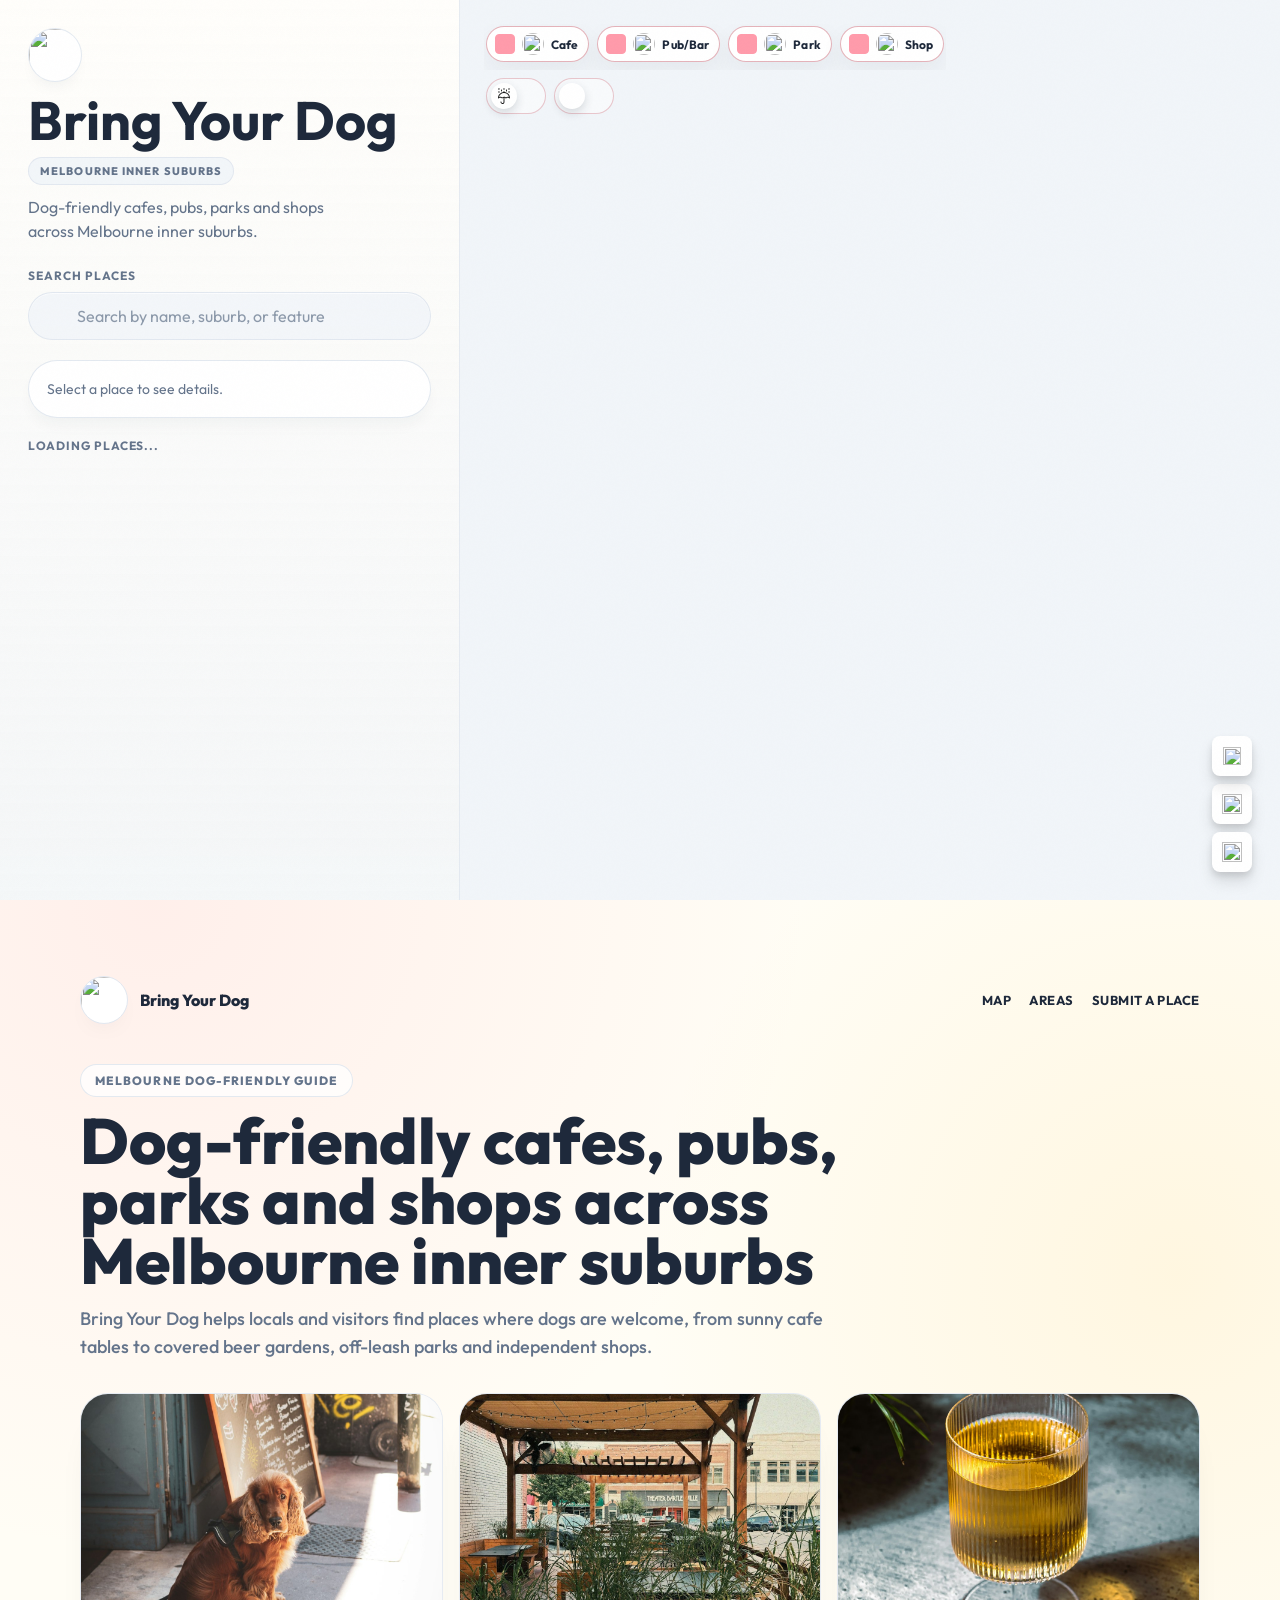
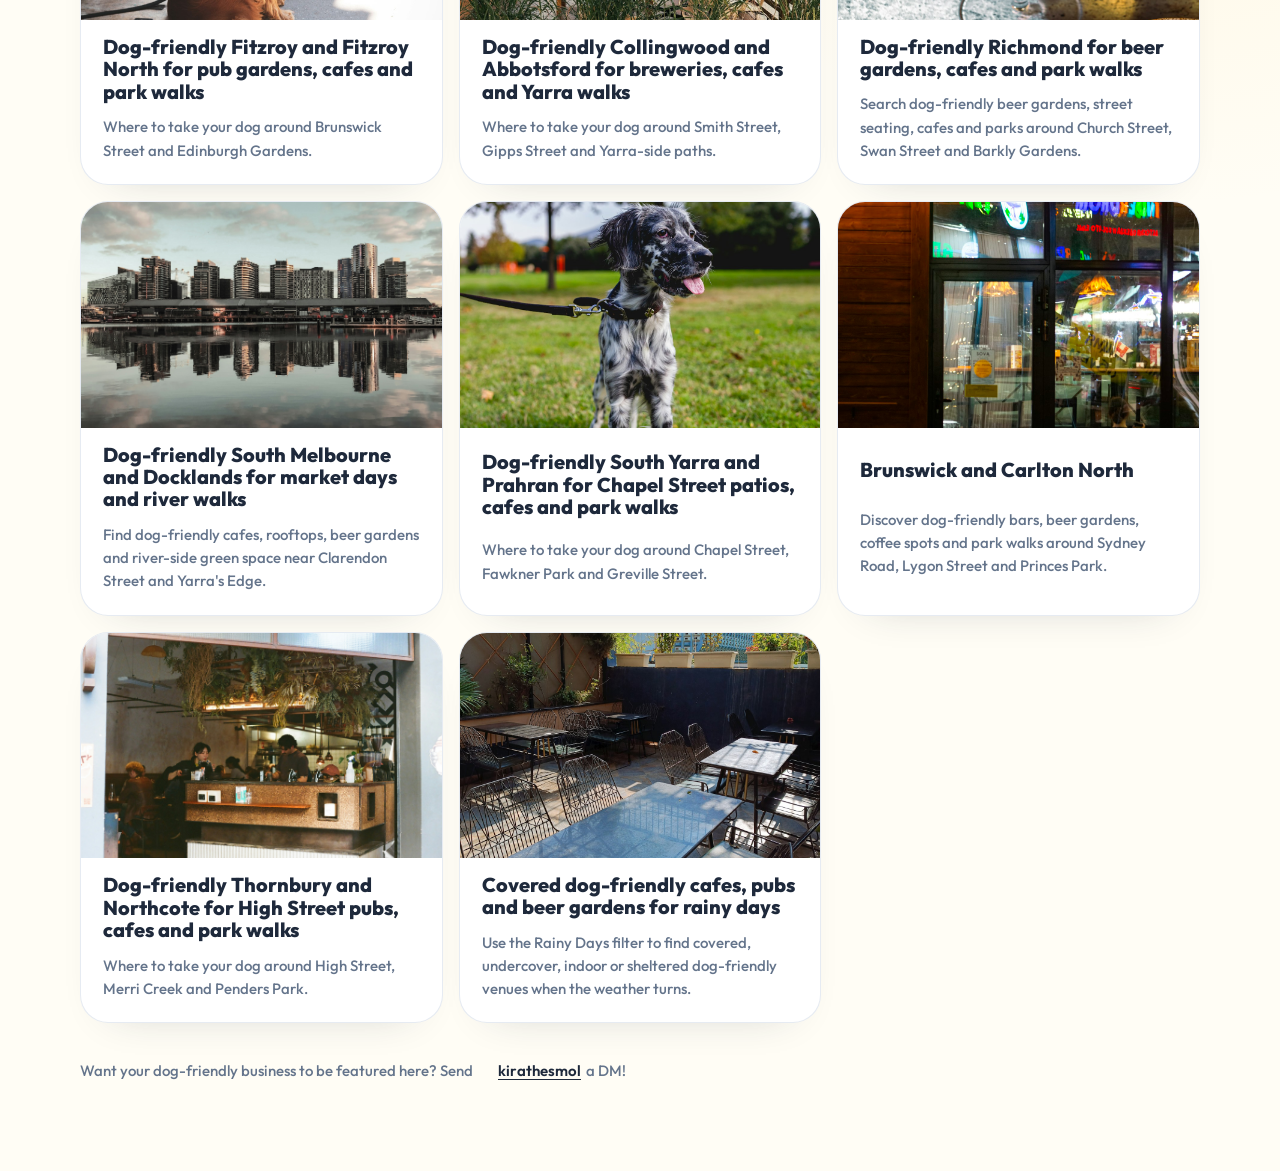
==== commit 12fcf56f: "Add guide pages and SEO updates" ====
--- a/index.html
+++ b/index.html
@@ -95,32 +95,50 @@
               {
                 "@type": "ListItem",
                 "position": 1,
-                "name": "Dog-friendly places in Fitzroy and Fitzroy North",
+                "name": "Dog-friendly Fitzroy and Fitzroy North for pub gardens, cafes and park walks",
                 "url": "https://bringyourdog.site/dog-friendly-fitzroy.html"
               },
               {
                 "@type": "ListItem",
                 "position": 2,
-                "name": "Dog-friendly places in Collingwood and Abbotsford",
+                "name": "Dog-friendly Collingwood and Abbotsford for breweries, cafes and Yarra walks",
                 "url": "https://bringyourdog.site/dog-friendly-collingwood-abbotsford.html"
               },
               {
                 "@type": "ListItem",
                 "position": 3,
-                "name": "Dog-friendly places in Richmond",
+                "name": "Dog-friendly Richmond for beer gardens, cafes and park walks",
                 "url": "https://bringyourdog.site/dog-friendly-richmond.html"
               },
               {
                 "@type": "ListItem",
                 "position": 4,
-                "name": "Dog-friendly places in South Yarra and Prahran",
+                "name": "Dog-friendly South Melbourne and Docklands for market days and river walks",
+                "url": "https://bringyourdog.site/dog-friendly-south-melbourne-docklands.html"
+              },
+              {
+                "@type": "ListItem",
+                "position": 5,
+                "name": "Dog-friendly South Yarra and Prahran for Chapel Street patios, cafes and park walks",
                 "url": "https://bringyourdog.site/dog-friendly-south-yarra-prahran.html"
               },
               {
                 "@type": "ListItem",
-                "position": 5,
-                "name": "Dog-friendly places in Brunswick, Brunswick East and Thornbury",
-                "url": "https://bringyourdog.site/dog-friendly-brunswick-thornbury.html"
+                "position": 6,
+                "name": "Dog-friendly places in Brunswick and Carlton North",
+                "url": "https://bringyourdog.site/dog-friendly-brunswick-carlton-north.html"
+              },
+              {
+                "@type": "ListItem",
+                "position": 7,
+                "name": "Dog-friendly Thornbury and Northcote for High Street pubs, cafes and park walks",
+                "url": "https://bringyourdog.site/dog-friendly-thornbury-northcote.html"
+              },
+              {
+                "@type": "ListItem",
+                "position": 8,
+                "name": "Covered dog-friendly cafes, pubs and beer gardens for rainy days",
+                "url": "https://bringyourdog.site/dog-friendly-rainy-days.html"
               }
             ]
           }
@@ -129,7 +147,7 @@
     </script>
   </head>
   <body>
-    <main class="app-shell">
+    <main id="mapExperience" class="app-shell">
       <aside class="sidebar" aria-label="Map controls and places">
         <header class="sidebar-header">
           <div class="brand-lockup">
@@ -341,50 +359,73 @@
       </section>
     </main>
 
-    <section class="seo-content" aria-labelledby="seoTitle">
+    <section id="melbourneGuide" class="seo-content" aria-labelledby="seoTitle">
       <div class="seo-inner">
+        <nav class="seo-section-nav" aria-label="Melbourne guide navigation">
+          <a class="guide-brand" href="#mapExperience"><img src="./assets/logo.png" alt="" aria-hidden="true"><span>Bring Your Dog</span></a>
+          <div class="guide-nav-links">
+            <a class="guide-nav-link" href="#mapExperience">Map</a>
+            <a class="guide-nav-link" href="#melbourneGuide">Areas</a>
+            <a class="guide-nav-link" href="https://www.instagram.com/kirathesmol" target="_blank" rel="noopener noreferrer">Submit a place</a>
+          </div>
+        </nav>
         <div class="seo-heading">
           <span class="seo-kicker">Melbourne dog-friendly guide</span>
           <h2 id="seoTitle">Dog-friendly cafes, pubs, parks and shops across Melbourne inner suburbs</h2>
           <p>Bring Your Dog helps locals and visitors find places where dogs are welcome, from sunny cafe tables to covered beer gardens, off-leash parks and independent shops.</p>
         </div>
 
-        <div class="seo-grid" aria-label="Popular dog-friendly Melbourne areas">
+        <div class="seo-grid" aria-label="Popular dog-friendly Melbourne guides">
           <a class="seo-card" href="./dog-friendly-fitzroy.html">
             <img class="seo-card-image" src="./assets/seo/dog-cafe.jpg" alt="Dog waiting outside a cafe" loading="lazy">
-            <h3>Fitzroy and Fitzroy North</h3>
-            <p>Browse dog-friendly pubs, courtyard cafes, local shops and parks around Brunswick Street, Gertrude Street and Edinburgh Gardens.</p>
+            <h3>Dog-friendly Fitzroy and Fitzroy North for pub gardens, cafes and park walks</h3>
+            <p>Where to take your dog around Brunswick Street and Edinburgh Gardens.</p>
           </a>
           <a class="seo-card" href="./dog-friendly-collingwood-abbotsford.html">
             <img class="seo-card-image" src="./assets/seo/patio.jpg" alt="Outdoor patio seating with plants" loading="lazy">
-            <h3>Collingwood and Abbotsford</h3>
-            <p>Find dog-friendly breweries, cafes and Yarra-side spots near Smith Street, Gipps Street, Victoria Street and Johnston Street.</p>
+            <h3>Dog-friendly Collingwood and Abbotsford for breweries, cafes and Yarra walks</h3>
+            <p>Where to take your dog around Smith Street, Gipps Street and Yarra-side paths.</p>
           </a>
           <a class="seo-card" href="./dog-friendly-richmond.html">
             <img class="seo-card-image" src="./assets/seo/beer-table.jpg" alt="Beer glass on an outdoor table" loading="lazy">
-            <h3>Richmond</h3>
+            <h3>Dog-friendly Richmond for beer gardens, cafes and park walks</h3>
             <p>Search dog-friendly beer gardens, street seating, cafes and parks around Church Street, Swan Street and Barkly Gardens.</p>
+          </a>
+          <a class="seo-card" href="./dog-friendly-south-melbourne-docklands.html">
+            <img class="seo-card-image" src="./assets/seo/south-melbourne-docklands.jpg" alt="Docklands waterfront in Melbourne" loading="lazy">
+            <h3>Dog-friendly South Melbourne and Docklands for market days and river walks</h3>
+            <p>Find dog-friendly cafes, rooftops, beer gardens and river-side green space near Clarendon Street and Yarra's Edge.</p>
           </a>
           <a class="seo-card" href="./dog-friendly-south-yarra-prahran.html">
             <img class="seo-card-image" src="./assets/seo/dog-park.jpg" alt="Dog on grass in a park" loading="lazy">
-            <h3>South Yarra and Prahran</h3>
-            <p>Explore dog-friendly patios, leafy parks, cafes and pubs near Chapel Street, Fawkner Park and the Yarra trails.</p>
-          </a>
-          <a class="seo-card" href="./dog-friendly-brunswick-thornbury.html">
+            <h3>Dog-friendly South Yarra and Prahran for Chapel Street patios, cafes and park walks</h3>
+            <p>Where to take your dog around Chapel Street, Fawkner Park and Greville Street.</p>
+          </a>
+          <a class="seo-card" href="./dog-friendly-brunswick-carlton-north.html">
             <img class="seo-card-image" src="./assets/seo/dog-shop.jpg" alt="Dog sitting outside a shop" loading="lazy">
-            <h3>Brunswick and Thornbury</h3>
-            <p>Discover dog-friendly bars, beer gardens, coffee spots and community recommendations across the inner north.</p>
-          </a>
-          <article class="seo-card">
+            <h3>Brunswick and Carlton North</h3>
+            <p>Discover dog-friendly bars, beer gardens, coffee spots and park walks around Sydney Road, Lygon Street and Princes Park.</p>
+          </a>
+          <a class="seo-card" href="./dog-friendly-thornbury-northcote.html">
+            <img class="seo-card-image" src="./assets/seo/thornbury-northcote-cafe.jpg" alt="Melbourne cafe tables and ramen bowls" loading="lazy">
+            <h3>Dog-friendly Thornbury and Northcote for High Street pubs, cafes and park walks</h3>
+            <p>Where to take your dog around High Street, Merri Creek and Penders Park.</p>
+          </a>
+          <a class="seo-card" href="./dog-friendly-rainy-days.html">
             <img class="seo-card-image" src="./assets/seo/sheltered-patio.jpg" alt="Sheltered outdoor patio seating" loading="lazy">
-            <h3>Rainy day places</h3>
+            <h3>Covered dog-friendly cafes, pubs and beer gardens for rainy days</h3>
             <p>Use the Rainy Days filter to find covered, undercover, indoor or sheltered dog-friendly venues when the weather turns.</p>
-          </article>
+          </a>
         </div>
 
         <p class="seo-note">
-          Would you like your dog-friendly business to be featured here?
-          Reach out <a href="https://www.instagram.com/kirathesmol" target="_blank" rel="noopener noreferrer">@kirathesmol</a> on Instagram!
+          Want your dog-friendly business to be featured here?
+          <span class="instagram-dm-cta">
+            Send
+            <img class="instagram-dm-icon" src="./assets/icons/instagramicon.svg" alt="" aria-hidden="true">
+            <a href="https://www.instagram.com/kirathesmol" target="_blank" rel="noopener noreferrer">kirathesmol</a>
+            a DM!
+          </span>
         </p>
       </div>
     </section>
--- a/styles.css
+++ b/styles.css
@@ -51,6 +51,24 @@
   background-repeat: repeat;
 }
 
+@media (min-width: 861px) {
+  html,
+  body {
+    scroll-behavior: smooth;
+    scroll-snap-type: y mandatory;
+  }
+
+  .app-shell,
+  .seo-content {
+    scroll-snap-align: start;
+    scroll-snap-stop: always;
+  }
+
+  .seo-content {
+    min-height: 100vh;
+  }
+}
+
 @keyframes photo-skeleton {
   0% {
     background-position: 220% 0, 0 0;
@@ -1703,6 +1721,14 @@
   margin: 0 auto;
 }
 
+.seo-section-nav {
+  display: flex;
+  align-items: center;
+  justify-content: space-between;
+  gap: 18px;
+  margin-bottom: 8px;
+}
+
 .seo-heading {
   display: grid;
   max-width: 760px;
@@ -1810,10 +1836,52 @@
   color: var(--button);
 }
 
+.instagram-dm-cta {
+  display: inline-flex;
+  align-items: center;
+  gap: 5px;
+}
+
+.instagram-dm-icon {
+  display: block;
+  width: 15px;
+  height: 15px;
+  flex: 0 0 auto;
+}
+
+.instagram-dm-cta .instagram-link-icon {
+  width: 15px;
+  height: 15px;
+}
+
+.instagram-dm-cta a {
+  color: var(--foreground);
+  font-weight: 600;
+  text-decoration-line: underline;
+  text-decoration-color: currentColor;
+  text-decoration-thickness: 1px;
+  text-underline-offset: 3px;
+}
+
+.instagram-dm-cta a:hover {
+  color: var(--button);
+}
+
 .guide-page {
   min-height: 100%;
   height: auto;
   overflow-x: hidden;
+  background: #fffdf5;
+}
+
+.guide-page::after {
+  position: fixed;
+  z-index: -1;
+  inset: 0;
+  content: "";
+  background:
+    linear-gradient(180deg, rgba(248, 250, 252, 0.78), transparent 360px),
+    #fffdf5;
 }
 
 .guide-shell {
@@ -1841,6 +1909,13 @@
   gap: 18px;
 }
 
+.guide-nav-links {
+  display: flex;
+  flex-wrap: wrap;
+  justify-content: flex-end;
+  gap: 8px 18px;
+}
+
 .guide-brand {
   display: inline-flex;
   align-items: center;
@@ -1862,8 +1937,11 @@
 .guide-nav-link,
 .guide-secondary {
   color: var(--foreground);
+  font-size: 13px;
   font-weight: 700;
+  letter-spacing: 0.04em;
   text-decoration: none;
+  text-transform: uppercase;
 }
 
 .guide-nav-link:hover,
@@ -1935,37 +2013,38 @@
   display: flex;
   flex-wrap: wrap;
   align-items: center;
-  gap: 12px;
-}
-
-.guide-primary,
-.guide-secondary {
+  gap: 10px 14px;
+}
+
+.guide-map-link {
   display: inline-flex;
   align-items: center;
-  justify-content: center;
   min-width: 0;
-  min-height: 46px;
-  border-radius: 999px;
-  padding: 0 18px;
+  color: var(--foreground);
   font-size: 13px;
   font-weight: 800;
   letter-spacing: 0.06em;
+  line-height: 1.35;
+  text-decoration-line: underline;
+  text-decoration-color: rgba(30, 41, 59, 0.34);
+  text-decoration-thickness: 1px;
+  text-underline-offset: 4px;
   text-transform: uppercase;
 }
 
-.guide-primary {
-  color: #ffffff;
-  text-decoration: none;
-  background: var(--button);
-}
-
-.guide-primary:hover {
-  background: var(--button-hover);
-}
-
-.guide-secondary {
-  border: 1px solid var(--border);
-  background: #ffffff;
+.guide-map-link + .guide-map-link::before {
+  content: "";
+  flex: 0 0 auto;
+  width: 4px;
+  height: 4px;
+  border-radius: 999px;
+  margin-right: 14px;
+  background: rgba(30, 41, 59, 0.36);
+}
+
+.guide-map-link:hover {
+  color: var(--button);
+  text-decoration-color: currentColor;
 }
 
 .guide-hero-image {
@@ -2048,6 +2127,11 @@
   background: #e6f3ff;
 }
 
+.guide-tag.sheltered {
+  color: #4F3261;
+  background: #F4E8FF;
+}
+
 .guide-tips {
   display: grid;
   grid-template-columns: repeat(3, minmax(0, 1fr));
@@ -2069,6 +2153,81 @@
   margin-bottom: 8px;
   color: var(--foreground);
   font-size: 18px;
+}
+
+.guide-neighbour-nav {
+  display: grid;
+  grid-template-columns: repeat(3, minmax(0, 1fr));
+  gap: 16px;
+  width: min(1120px, 100%);
+  min-width: 0;
+  margin: 0 auto;
+}
+
+.guide-neighbour-nav a {
+  display: grid;
+  gap: 8px;
+  border: 1px solid rgba(226, 232, 240, 0.9);
+  border-radius: 28px;
+  padding: 12px 12px 20px;
+  color: var(--foreground);
+  background: #ffffff;
+  text-decoration: none;
+  box-shadow: 0 18px 42px -34px rgba(30, 41, 59, 0.3);
+}
+
+.guide-neighbour-nav img {
+  width: 100%;
+  aspect-ratio: 16 / 9;
+  object-fit: cover;
+  border-radius: 20px;
+  margin-bottom: 8px;
+}
+
+.guide-neighbour-nav a:last-child {
+  grid-column: 3;
+  text-align: right;
+}
+
+.guide-neighbour-nav a:hover {
+  color: var(--button);
+  transform: translateY(-2px);
+}
+
+.guide-neighbour-nav span {
+  display: inline-flex;
+  align-items: center;
+  gap: 6px;
+  color: var(--muted);
+  font-size: 12px;
+  font-weight: 800;
+  letter-spacing: 0.08em;
+  text-transform: uppercase;
+}
+
+.guide-neighbour-nav a:last-child span {
+  justify-self: end;
+}
+
+.guide-neighbour-nav strong {
+  padding: 0 10px;
+  font-size: 16px;
+  line-height: 1.25;
+}
+
+.guide-neighbour-nav a:first-child span::before,
+.guide-neighbour-nav a:last-child span::after {
+  color: currentColor;
+  font-size: 16px;
+  line-height: 1;
+}
+
+.guide-neighbour-nav a:first-child span::before {
+  content: "‹";
+}
+
+.guide-neighbour-nav a:last-child span::after {
+  content: "›";
 }
 
 .guide-footer {
@@ -2430,6 +2589,12 @@
     gap: 24px;
   }
 
+  .seo-section-nav {
+    align-items: flex-start;
+    flex-direction: column;
+    gap: 12px;
+  }
+
   .seo-heading h2 {
     font-size: clamp(32px, 10vw, 44px);
   }
@@ -2466,7 +2631,8 @@
   .guide-nav,
   .guide-hero,
   .guide-section,
-  .guide-footer {
+  .guide-footer,
+  .guide-neighbour-nav {
     width: 100%;
     max-width: 100%;
     padding-right: 36px;
@@ -2474,11 +2640,15 @@
 
   .guide-nav {
     align-items: flex-start;
+    flex-direction: column;
     justify-content: flex-start;
-  }
-
-  .guide-nav-link {
-    display: none;
+    gap: 12px;
+  }
+
+  .guide-nav-links {
+    max-width: 100%;
+    justify-content: flex-start;
+    gap: 6px 14px;
   }
 
   .guide-brand img {
@@ -2511,14 +2681,12 @@
   }
 
   .guide-actions {
-    display: grid;
-    grid-template-columns: 1fr;
-  }
-
-  .guide-primary,
-  .guide-secondary {
-    width: 100%;
-    max-width: 100%;
+    align-items: flex-start;
+    flex-direction: column;
+  }
+
+  .guide-map-link + .guide-map-link::before {
+    content: none;
   }
 
   .guide-hero-image {
@@ -2539,4 +2707,22 @@
     border-radius: 24px;
     padding: 18px;
   }
-}
+
+  .guide-neighbour-nav {
+    grid-template-columns: 1fr;
+  }
+
+  .guide-neighbour-nav a:last-child {
+    grid-column: auto;
+    text-align: left;
+  }
+
+  .guide-neighbour-nav a:last-child span {
+    justify-self: start;
+  }
+
+  .guide-neighbour-nav a {
+    border-radius: 24px;
+    padding: 18px;
+  }
+}
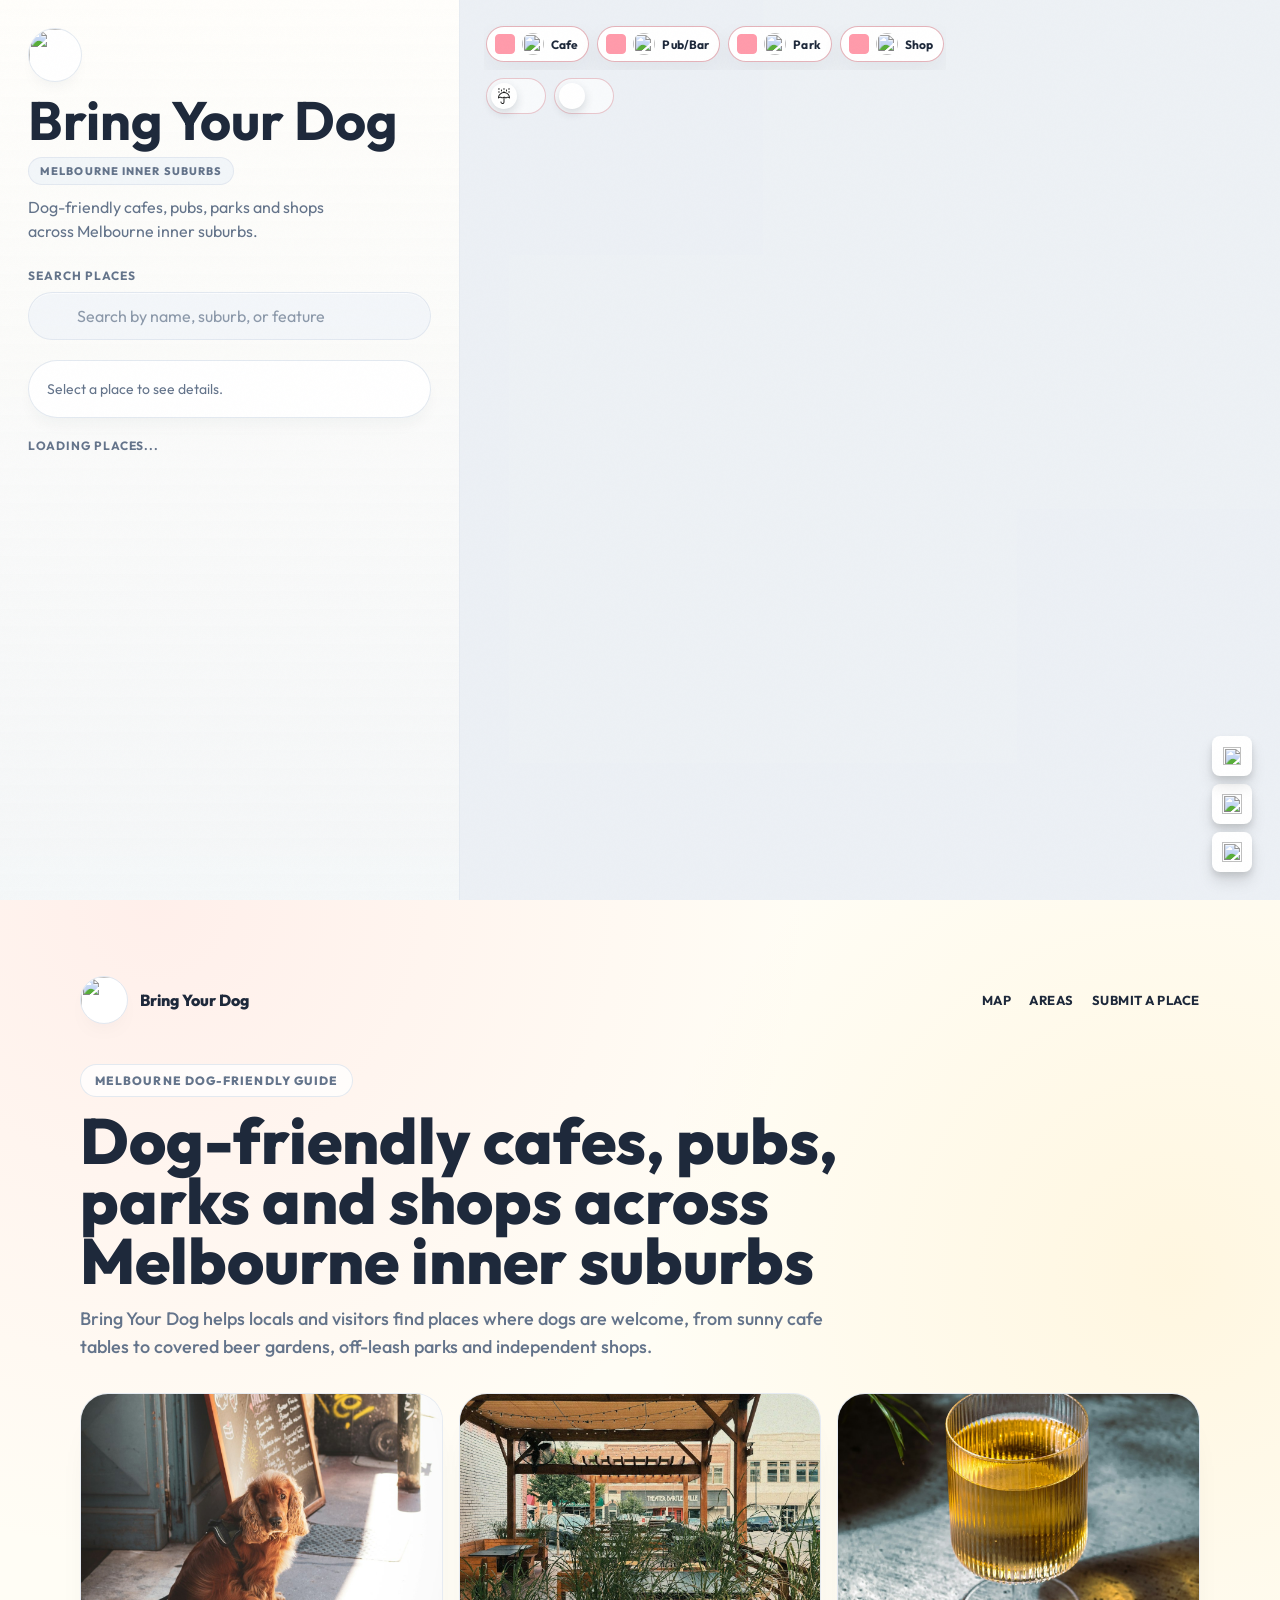
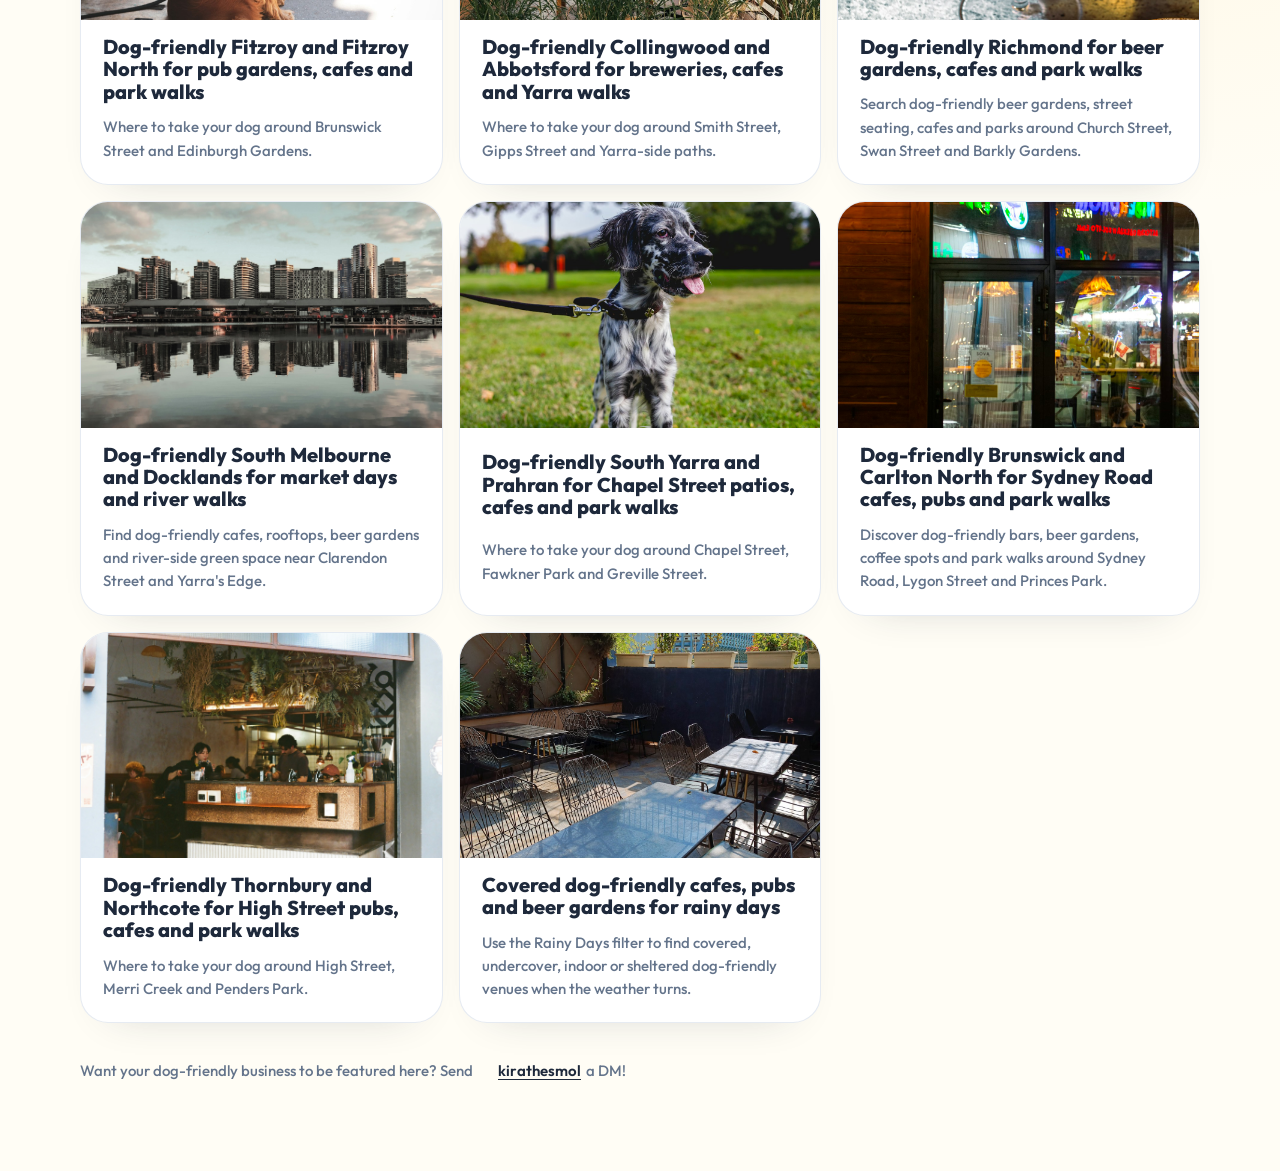
==== commit 30295d6f: "Update map contrast and park search aliases" ====
--- a/index.html
+++ b/index.html
@@ -125,7 +125,7 @@
               {
                 "@type": "ListItem",
                 "position": 6,
-                "name": "Dog-friendly places in Brunswick and Carlton North",
+                "name": "Dog-friendly Brunswick and Carlton North for Sydney Road cafes, pubs and park walks",
                 "url": "https://bringyourdog.site/dog-friendly-brunswick-carlton-north.html"
               },
               {
@@ -257,14 +257,14 @@
             </button>
           </div>
           <div class="desktop-feature-filters" aria-label="Feature filters">
-            <button class="feature-filter-button" data-feature-filter="rainyDays" type="button" aria-pressed="false" aria-label="Rainy days">
+            <button class="feature-filter-button" data-feature-filter="rainyDays" data-tooltip="Sheltered" type="button" aria-pressed="false" aria-label="Sheltered">
               <span class="feature-toggle" aria-hidden="true">
                 <span class="feature-toggle-knob">
                   <img src="./assets/icons/umbrella.svg" alt="">
                 </span>
               </span>
             </button>
-            <button class="feature-filter-button" data-feature-filter="instagram" type="button" aria-pressed="false" aria-label="Instagram">
+            <button class="feature-filter-button" data-feature-filter="instagram" data-tooltip="With Instagram" type="button" aria-pressed="false" aria-label="With Instagram">
               <span class="feature-toggle" aria-hidden="true">
                 <span class="feature-toggle-knob">
                   <img src="./assets/icons/instagramicon.svg" alt="">
@@ -403,7 +403,7 @@
           </a>
           <a class="seo-card" href="./dog-friendly-brunswick-carlton-north.html">
             <img class="seo-card-image" src="./assets/seo/dog-shop.jpg" alt="Dog sitting outside a shop" loading="lazy">
-            <h3>Brunswick and Carlton North</h3>
+            <h3>Dog-friendly Brunswick and Carlton North for Sydney Road cafes, pubs and park walks</h3>
             <p>Discover dog-friendly bars, beer gardens, coffee spots and park walks around Sydney Road, Lygon Street and Princes Park.</p>
           </a>
           <a class="seo-card" href="./dog-friendly-thornbury-northcote.html">
@@ -438,6 +438,6 @@
     <script src="./config.js"></script>
     <script src="./data/manual-photos.js"></script>
     <script src="./data/locations.js"></script>
-    <script src="./app.js"></script>
+    <script src="./app.js?v=20260530-map-style"></script>
   </body>
 </html>
--- a/styles.css
+++ b/styles.css
@@ -135,6 +135,7 @@
 }
 
 #map {
+  position: relative;
   flex: 1 1 auto;
   width: 100%;
   min-height: 0;
@@ -143,6 +144,15 @@
   border-radius: 0;
   box-shadow: none;
   background: var(--soft-surface);
+}
+
+#map::after {
+  position: absolute;
+  z-index: 250;
+  inset: 0;
+  pointer-events: none;
+  content: "";
+  background: rgba(30, 41, 59, 0.02);
 }
 
 .leaflet-container {
@@ -1038,6 +1048,41 @@
 .feature-filter-button.active .feature-toggle-knob {
   background: #FFFFFF;
   transform: translateX(var(--feature-toggle-knob-shift));
+}
+
+@media (hover: hover) and (pointer: fine) {
+  .desktop-feature-filters .feature-filter-button[data-tooltip] {
+    position: relative;
+  }
+
+  .desktop-feature-filters .feature-filter-button[data-tooltip]::after {
+    content: attr(data-tooltip);
+    position: absolute;
+    top: calc(100% + 8px);
+    left: 50%;
+    z-index: 40;
+    transform: translate(-50%, -4px);
+    border: 1px solid rgba(226, 232, 240, 0.95);
+    border-radius: 999px;
+    padding: 6px 10px;
+    color: var(--foreground);
+    background: #FFFFFF;
+    box-shadow: 0 12px 30px -18px rgba(30, 41, 59, 0.45);
+    font-size: 12px;
+    font-weight: 700;
+    letter-spacing: 0.02em;
+    line-height: 1;
+    opacity: 0;
+    pointer-events: none;
+    white-space: nowrap;
+    transition: opacity 160ms ease, transform 160ms ease;
+  }
+
+  .desktop-feature-filters .feature-filter-button[data-tooltip]:hover::after,
+  .desktop-feature-filters .feature-filter-button[data-tooltip]:focus-visible::after {
+    transform: translate(-50%, 0);
+    opacity: 1;
+  }
 }
 
 .results-meta {
@@ -2085,8 +2130,28 @@
   border: 1px solid rgba(226, 232, 240, 0.9);
   border-radius: 28px;
   padding: 22px;
+  color: inherit;
+  text-decoration: none;
   background: #ffffff;
   box-shadow: 0 18px 42px -34px rgba(30, 41, 59, 0.3);
+  transition: border-color 220ms ease, box-shadow 220ms ease, transform 220ms ease;
+}
+
+.guide-place-card,
+.guide-place-card * {
+  text-decoration: none;
+}
+
+.guide-place-card:hover,
+.guide-place-card:focus-visible {
+  border-color: rgba(254, 155, 171, 0.75);
+  box-shadow: 0 22px 46px -34px rgba(30, 41, 59, 0.38);
+  transform: translateY(-2px);
+}
+
+.guide-place-card:focus-visible {
+  outline: 3px solid rgba(254, 155, 171, 0.4);
+  outline-offset: 4px;
 }
 
 .guide-place-card h3 {
@@ -2478,7 +2543,7 @@
   }
 
   .map-locate-toggle {
-    display: none;
+    display: grid;
     right: 72px;
     bottom: 16px;
     width: 44px;
@@ -2500,7 +2565,7 @@
 
   .map-panel.is-expanded .map-locate-toggle {
     position: fixed;
-    display: none;
+    display: grid;
     z-index: 1880;
     top: auto;
     right: 16px;
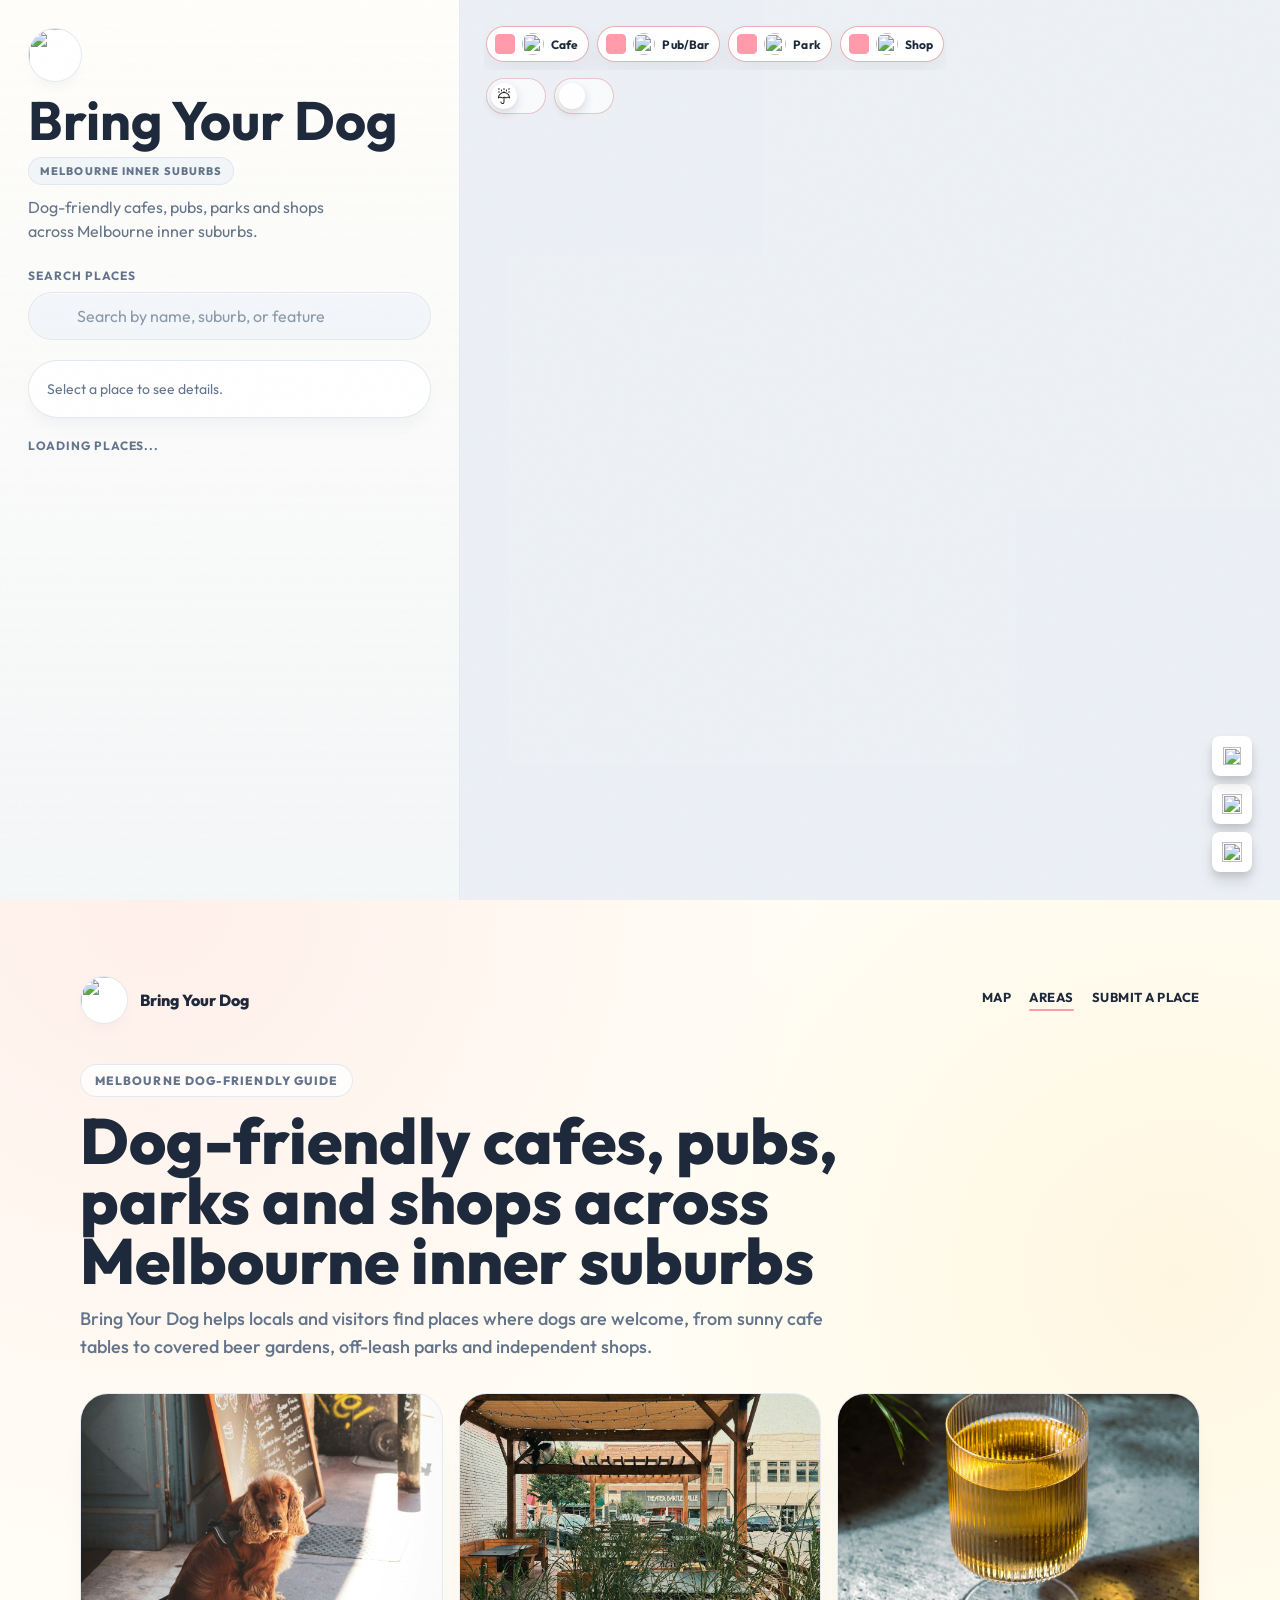
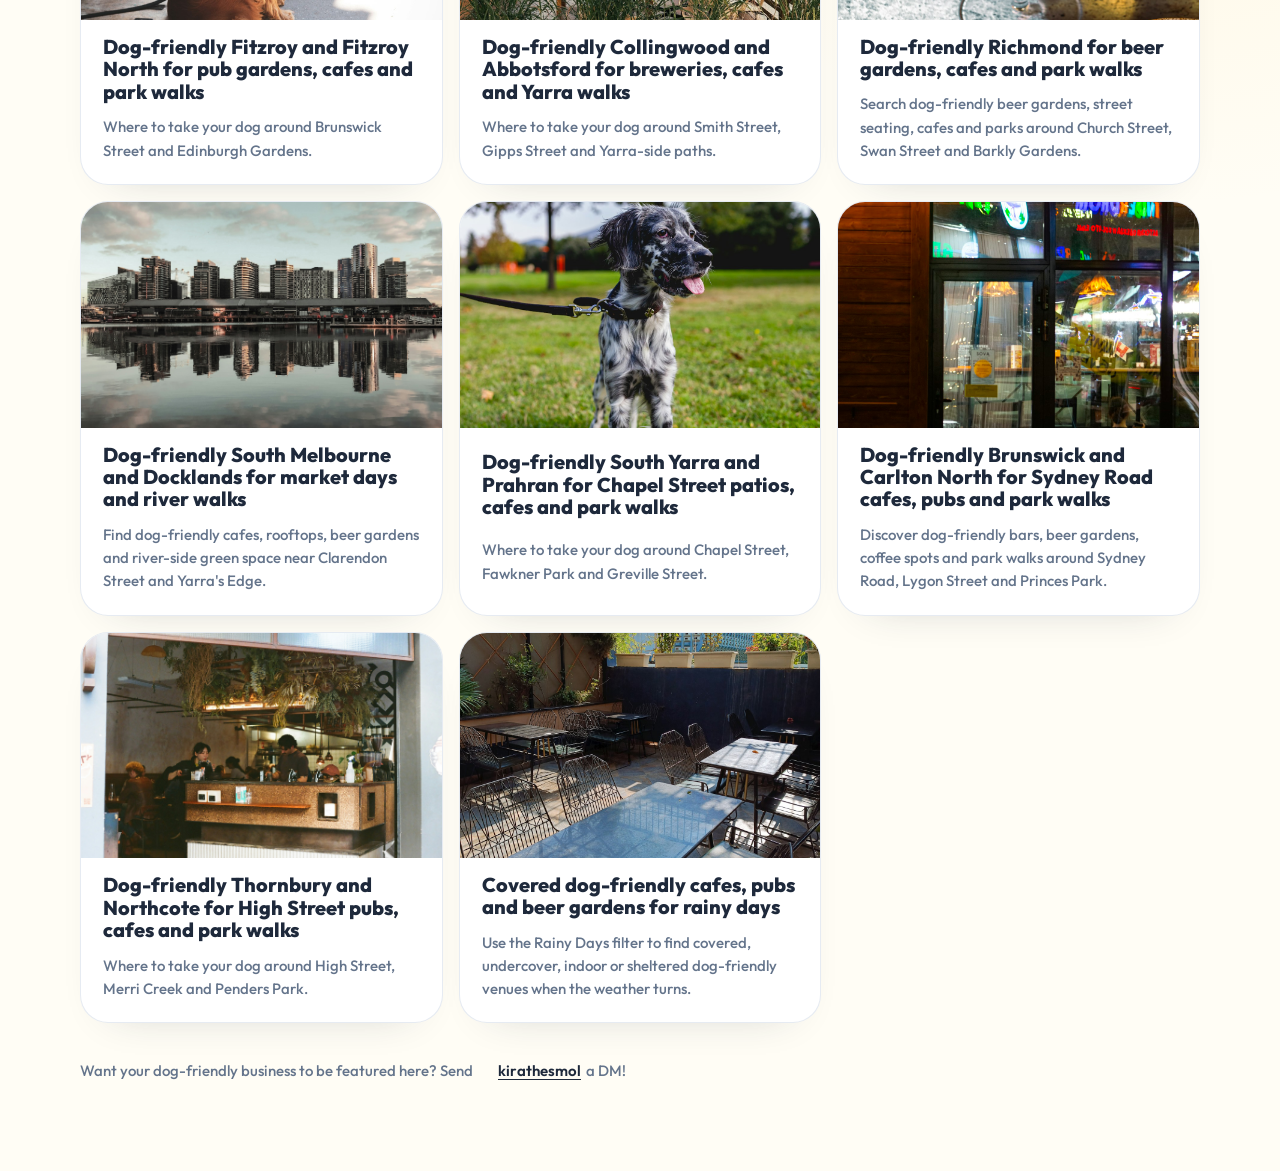
==== commit 9c34929c: "Improve map clustering and search suggestions" ====
--- a/index.html
+++ b/index.html
@@ -184,19 +184,19 @@
             <div class="filter-sheet-card" role="dialog" aria-label="Filter places">
               <h2>Filter places</h2>
               <div class="sheet-category-filters category-filters" aria-label="Main category filters">
-                <button class="filter-button active" data-category="Cafe" type="button">
+                <button class="filter-button active" data-category="Cafe" type="button" aria-label="Toggle cafe places">
                   <span class="filter-checkbox" aria-hidden="true"></span>
                   <img src="./assets/icons/cafe-marker.png" alt=""> Cafe
                 </button>
-                <button class="filter-button active" data-category="Pub/Bar" type="button">
+                <button class="filter-button active" data-category="Pub/Bar" type="button" aria-label="Toggle pub and bar places">
                   <span class="filter-checkbox" aria-hidden="true"></span>
                   <img src="./assets/icons/pub-marker.png" alt=""> Pub/Bar
                 </button>
-                <button class="filter-button active" data-category="Park" type="button">
+                <button class="filter-button active" data-category="Park" type="button" aria-label="Toggle park places">
                   <span class="filter-checkbox" aria-hidden="true"></span>
                   <img src="./assets/icons/park-marker.png" alt=""> Park
                 </button>
-                <button class="filter-button active" data-category="Shop" type="button">
+                <button class="filter-button active" data-category="Shop" type="button" aria-label="Toggle shop places">
                   <span class="filter-checkbox" aria-hidden="true"></span>
                   <img src="./assets/icons/shop-marker.png" alt=""> Shop
                 </button>
@@ -239,19 +239,19 @@
       <section class="map-panel" aria-label="Bring Your Dog Melbourne map">
         <div class="map-filter-overlay map-overlay" aria-label="Map filters">
           <div class="category-filters" aria-label="Category filters">
-            <button class="filter-button active" data-category="Cafe" type="button">
+            <button class="filter-button active" data-category="Cafe" type="button" aria-label="Toggle cafe places">
               <span class="filter-checkbox" aria-hidden="true"></span>
               <img src="./assets/icons/cafe-marker.png" alt=""> Cafe
             </button>
-            <button class="filter-button active" data-category="Pub/Bar" type="button">
+            <button class="filter-button active" data-category="Pub/Bar" type="button" aria-label="Toggle pub and bar places">
               <span class="filter-checkbox" aria-hidden="true"></span>
               <img src="./assets/icons/pub-marker.png" alt=""> Pub/Bar
             </button>
-            <button class="filter-button active" data-category="Park" type="button">
+            <button class="filter-button active" data-category="Park" type="button" aria-label="Toggle park places">
               <span class="filter-checkbox" aria-hidden="true"></span>
               <img src="./assets/icons/park-marker.png" alt=""> Park
             </button>
-            <button class="filter-button active" data-category="Shop" type="button">
+            <button class="filter-button active" data-category="Shop" type="button" aria-label="Toggle shop places">
               <span class="filter-checkbox" aria-hidden="true"></span>
               <img src="./assets/icons/shop-marker.png" alt=""> Shop
             </button>
@@ -316,19 +316,19 @@
           <div class="filter-sheet-card" role="dialog" aria-label="Filter categories">
             <h2>Filter places</h2>
             <div class="sheet-category-filters category-filters" aria-label="Expanded category filters">
-              <button class="filter-button active" data-category="Cafe" type="button">
+              <button class="filter-button active" data-category="Cafe" type="button" aria-label="Toggle cafe places">
                 <span class="filter-checkbox" aria-hidden="true"></span>
                 <img src="./assets/icons/cafe-marker.png" alt=""> Cafe
               </button>
-              <button class="filter-button active" data-category="Pub/Bar" type="button">
+              <button class="filter-button active" data-category="Pub/Bar" type="button" aria-label="Toggle pub and bar places">
                 <span class="filter-checkbox" aria-hidden="true"></span>
                 <img src="./assets/icons/pub-marker.png" alt=""> Pub/Bar
               </button>
-              <button class="filter-button active" data-category="Park" type="button">
+              <button class="filter-button active" data-category="Park" type="button" aria-label="Toggle park places">
                 <span class="filter-checkbox" aria-hidden="true"></span>
                 <img src="./assets/icons/park-marker.png" alt=""> Park
               </button>
-              <button class="filter-button active" data-category="Shop" type="button">
+              <button class="filter-button active" data-category="Shop" type="button" aria-label="Toggle shop places">
                 <span class="filter-checkbox" aria-hidden="true"></span>
                 <img src="./assets/icons/shop-marker.png" alt=""> Shop
               </button>
@@ -365,7 +365,7 @@
           <a class="guide-brand" href="#mapExperience"><img src="./assets/logo.png" alt="" aria-hidden="true"><span>Bring Your Dog</span></a>
           <div class="guide-nav-links">
             <a class="guide-nav-link" href="#mapExperience">Map</a>
-            <a class="guide-nav-link" href="#melbourneGuide">Areas</a>
+            <a class="guide-nav-link is-active" href="#melbourneGuide" aria-current="true">Areas</a>
             <a class="guide-nav-link" href="https://www.instagram.com/kirathesmol" target="_blank" rel="noopener noreferrer">Submit a place</a>
           </div>
         </nav>
--- a/styles.css
+++ b/styles.css
@@ -15,6 +15,7 @@
   --interactive: #FF9BAB;
   --button: #FE9BAB;
   --button-hover: #D17C89;
+  --focus: #8C566F;
   --muted: #64748B;
   --shadow-soft: 0 10px 15px -3px rgba(30, 41, 59, 0.04);
   --shadow-large: 0 25px 50px -12px rgba(30, 41, 59, 0.10);
@@ -79,6 +80,23 @@
   }
 }
 
+@media (prefers-reduced-motion: reduce) {
+  html,
+  body {
+    scroll-behavior: auto !important;
+    scroll-snap-type: none !important;
+  }
+
+  *,
+  *::before,
+  *::after {
+    animation-duration: 0.001ms !important;
+    animation-iteration-count: 1 !important;
+    scroll-behavior: auto !important;
+    transition-duration: 0.001ms !important;
+  }
+}
+
 button,
 input {
   font: inherit;
@@ -106,7 +124,7 @@
 button:focus-visible,
 a:focus-visible,
 input:focus-visible {
-  outline: 2px solid var(--primary);
+  outline: 2px solid var(--focus);
   outline-offset: 3px;
 }
 
@@ -247,6 +265,28 @@
 
 .category-marker {
   display: block;
+}
+
+.marker-cluster-pill {
+  display: grid;
+  place-items: center;
+  border: 1px solid rgba(226, 232, 240, 0.92);
+  border-radius: 999px;
+  color: #1E293B;
+  background: transparent;
+  backdrop-filter: blur(4px);
+  -webkit-backdrop-filter: blur(4px);
+  box-shadow:
+    inset 0 0 0 1px rgba(100, 116, 139, 0.22),
+    0 8px 18px rgba(30, 41, 59, 0.10);
+  font-size: 13px;
+  font-weight: 500;
+  line-height: 1;
+}
+
+.marker-cluster-pill span {
+  display: block;
+  transform: translateY(-0.5px);
 }
 
 .sidebar {
@@ -699,7 +739,7 @@
 }
 
 .desktop-zoom-button:focus-visible {
-  outline: 2px solid var(--button);
+  outline: 2px solid var(--focus);
   outline-offset: 3px;
 }
 
@@ -745,7 +785,7 @@
 }
 
 .map-locate-toggle:focus-visible {
-  outline: 2px solid var(--button);
+  outline: 2px solid var(--focus);
   outline-offset: 3px;
 }
 
@@ -961,7 +1001,7 @@
 }
 
 .feature-filter-button:focus-visible {
-  outline: 2px solid var(--button);
+  outline: 2px solid var(--focus);
   outline-offset: 3px;
 }
 
@@ -1989,6 +2029,22 @@
   text-transform: uppercase;
 }
 
+.guide-nav-link {
+  position: relative;
+  padding-bottom: 6px;
+}
+
+.guide-nav-link.is-active::after {
+  position: absolute;
+  right: 0;
+  bottom: 0;
+  left: 0;
+  height: 2px;
+  border-radius: 999px;
+  background: var(--button);
+  content: "";
+}
+
 .guide-nav-link:hover,
 .guide-secondary:hover {
   color: var(--button);
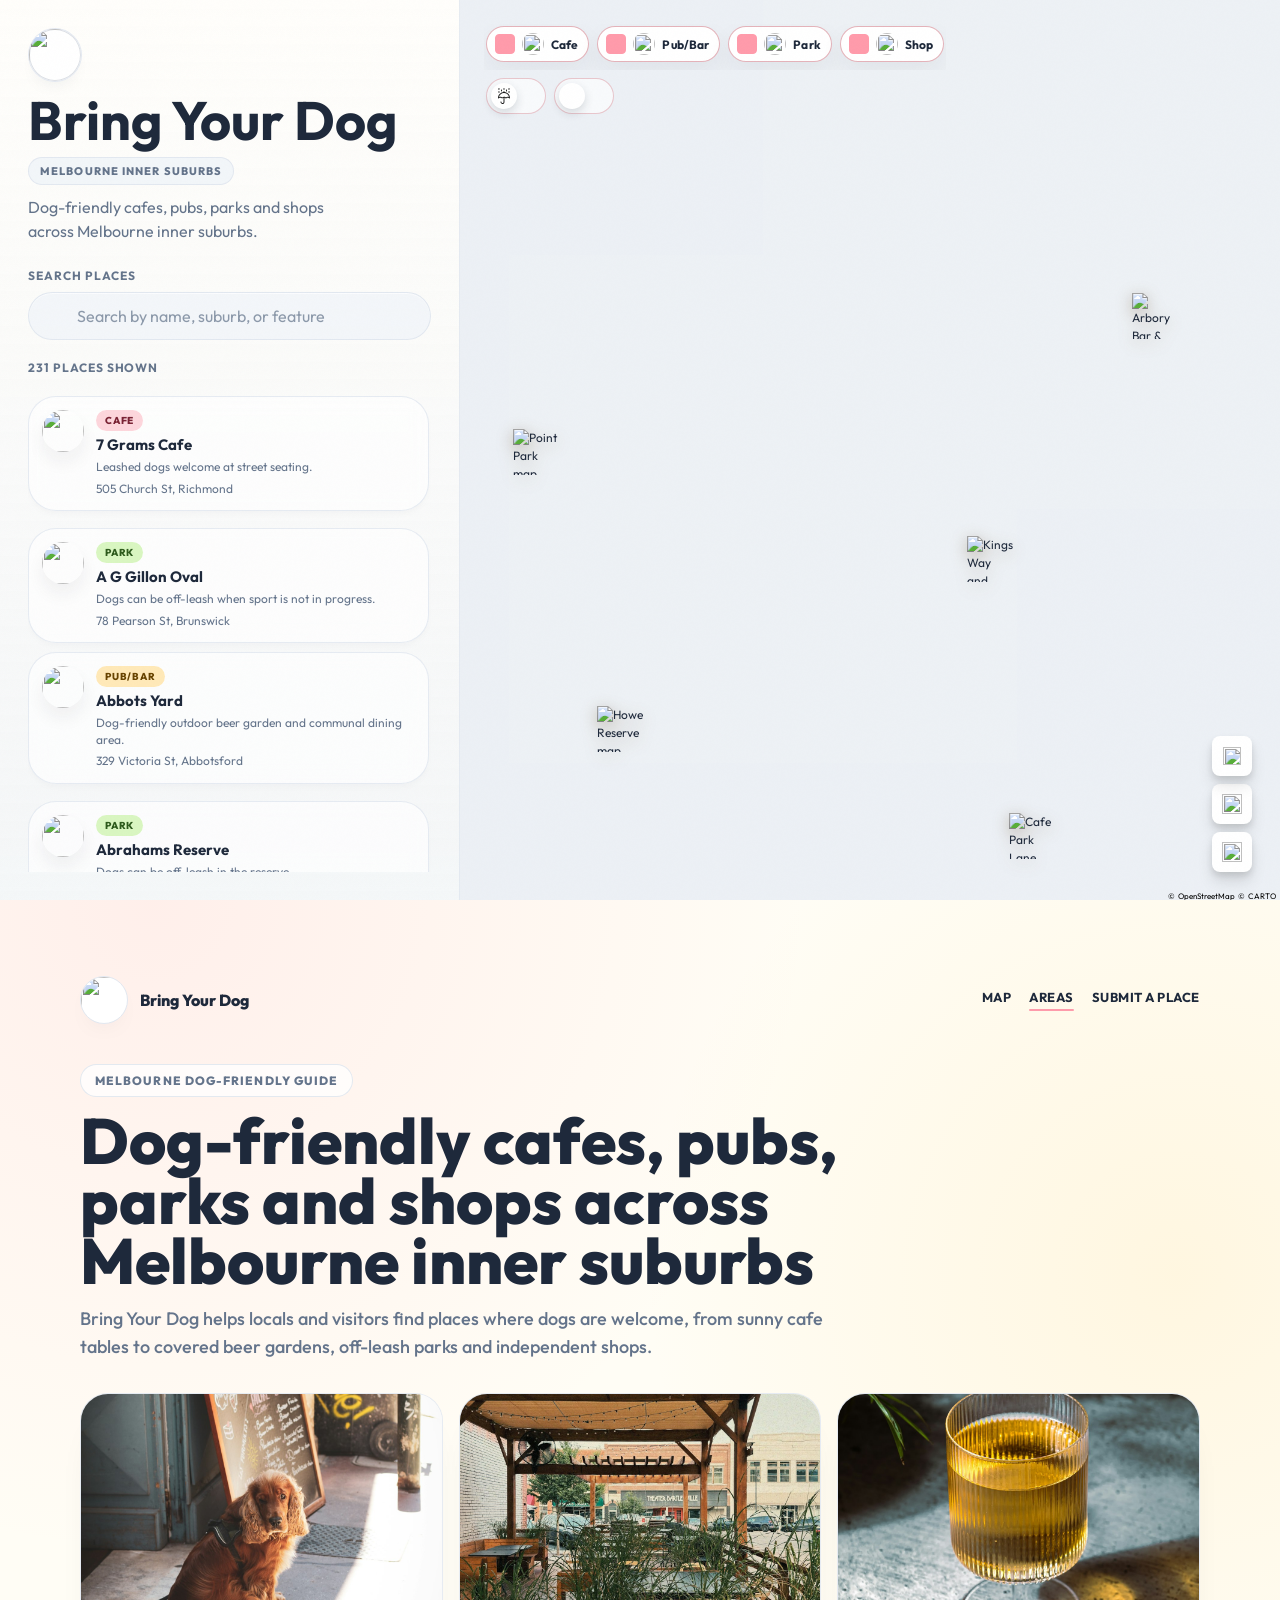
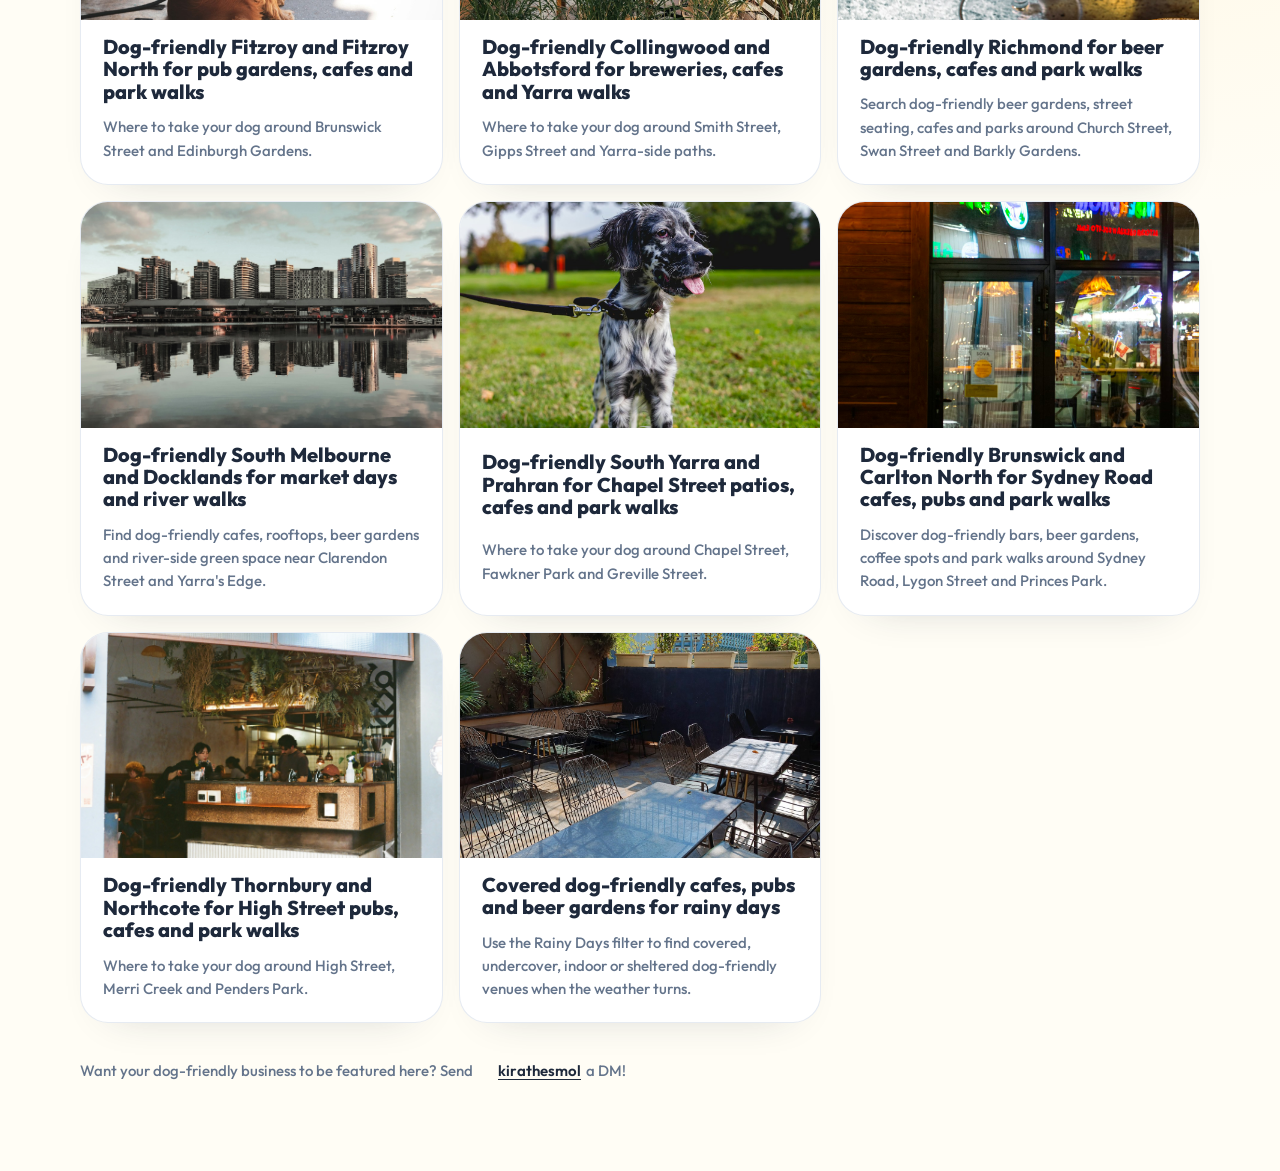
==== commit 4256ee5f: "Self-host Leaflet and correct stylesheet integrity hash" ====
--- a/index.html
+++ b/index.html
@@ -31,8 +31,8 @@
     >
     <link
       rel="stylesheet"
-      href="https://unpkg.com/leaflet@1.9.4/dist/leaflet.css"
-      integrity="sha256-p4NxAoJBhIINfQPDn5EA+T5iEki6hthkE4N2oX7uRLM="
+      href="./assets/vendor/leaflet/leaflet.css"
+      integrity="sha256-p4NxAoJBhIIN+hmNHrzRCf9tD/miZyoHS5obTRR9BMY="
       crossorigin=""
     >
     <link rel="stylesheet" href="./styles.css">
@@ -431,7 +431,7 @@
     </section>
 
     <script
-      src="https://unpkg.com/leaflet@1.9.4/dist/leaflet.js"
+      src="./assets/vendor/leaflet/leaflet.js"
       integrity="sha256-20nQCchB9co0qIjJZRGuk2/Z9VM+kNiyxNV1lvTlZBo="
       crossorigin=""
     ></script>
--- a/assets/vendor/leaflet/leaflet.css
+++ b/assets/vendor/leaflet/leaflet.css
@@ -0,0 +1,661 @@
+/* required styles */
+
+.leaflet-pane,
+.leaflet-tile,
+.leaflet-marker-icon,
+.leaflet-marker-shadow,
+.leaflet-tile-container,
+.leaflet-pane > svg,
+.leaflet-pane > canvas,
+.leaflet-zoom-box,
+.leaflet-image-layer,
+.leaflet-layer {
+	position: absolute;
+	left: 0;
+	top: 0;
+	}
+.leaflet-container {
+	overflow: hidden;
+	}
+.leaflet-tile,
+.leaflet-marker-icon,
+.leaflet-marker-shadow {
+	-webkit-user-select: none;
+	   -moz-user-select: none;
+	        user-select: none;
+	  -webkit-user-drag: none;
+	}
+/* Prevents IE11 from highlighting tiles in blue */
+.leaflet-tile::selection {
+	background: transparent;
+}
+/* Safari renders non-retina tile on retina better with this, but Chrome is worse */
+.leaflet-safari .leaflet-tile {
+	image-rendering: -webkit-optimize-contrast;
+	}
+/* hack that prevents hw layers "stretching" when loading new tiles */
+.leaflet-safari .leaflet-tile-container {
+	width: 1600px;
+	height: 1600px;
+	-webkit-transform-origin: 0 0;
+	}
+.leaflet-marker-icon,
+.leaflet-marker-shadow {
+	display: block;
+	}
+/* .leaflet-container svg: reset svg max-width decleration shipped in Joomla! (joomla.org) 3.x */
+/* .leaflet-container img: map is broken in FF if you have max-width: 100% on tiles */
+.leaflet-container .leaflet-overlay-pane svg {
+	max-width: none !important;
+	max-height: none !important;
+	}
+.leaflet-container .leaflet-marker-pane img,
+.leaflet-container .leaflet-shadow-pane img,
+.leaflet-container .leaflet-tile-pane img,
+.leaflet-container img.leaflet-image-layer,
+.leaflet-container .leaflet-tile {
+	max-width: none !important;
+	max-height: none !important;
+	width: auto;
+	padding: 0;
+	}
+
+.leaflet-container img.leaflet-tile {
+	/* See: https://bugs.chromium.org/p/chromium/issues/detail?id=600120 */
+	mix-blend-mode: plus-lighter;
+}
+
+.leaflet-container.leaflet-touch-zoom {
+	-ms-touch-action: pan-x pan-y;
+	touch-action: pan-x pan-y;
+	}
+.leaflet-container.leaflet-touch-drag {
+	-ms-touch-action: pinch-zoom;
+	/* Fallback for FF which doesn't support pinch-zoom */
+	touch-action: none;
+	touch-action: pinch-zoom;
+}
+.leaflet-container.leaflet-touch-drag.leaflet-touch-zoom {
+	-ms-touch-action: none;
+	touch-action: none;
+}
+.leaflet-container {
+	-webkit-tap-highlight-color: transparent;
+}
+.leaflet-container a {
+	-webkit-tap-highlight-color: rgba(51, 181, 229, 0.4);
+}
+.leaflet-tile {
+	filter: inherit;
+	visibility: hidden;
+	}
+.leaflet-tile-loaded {
+	visibility: inherit;
+	}
+.leaflet-zoom-box {
+	width: 0;
+	height: 0;
+	-moz-box-sizing: border-box;
+	     box-sizing: border-box;
+	z-index: 800;
+	}
+/* workaround for https://bugzilla.mozilla.org/show_bug.cgi?id=888319 */
+.leaflet-overlay-pane svg {
+	-moz-user-select: none;
+	}
+
+.leaflet-pane         { z-index: 400; }
+
+.leaflet-tile-pane    { z-index: 200; }
+.leaflet-overlay-pane { z-index: 400; }
+.leaflet-shadow-pane  { z-index: 500; }
+.leaflet-marker-pane  { z-index: 600; }
+.leaflet-tooltip-pane   { z-index: 650; }
+.leaflet-popup-pane   { z-index: 700; }
+
+.leaflet-map-pane canvas { z-index: 100; }
+.leaflet-map-pane svg    { z-index: 200; }
+
+.leaflet-vml-shape {
+	width: 1px;
+	height: 1px;
+	}
+.lvml {
+	behavior: url(#default#VML);
+	display: inline-block;
+	position: absolute;
+	}
+
+
+/* control positioning */
+
+.leaflet-control {
+	position: relative;
+	z-index: 800;
+	pointer-events: visiblePainted; /* IE 9-10 doesn't have auto */
+	pointer-events: auto;
+	}
+.leaflet-top,
+.leaflet-bottom {
+	position: absolute;
+	z-index: 1000;
+	pointer-events: none;
+	}
+.leaflet-top {
+	top: 0;
+	}
+.leaflet-right {
+	right: 0;
+	}
+.leaflet-bottom {
+	bottom: 0;
+	}
+.leaflet-left {
+	left: 0;
+	}
+.leaflet-control {
+	float: left;
+	clear: both;
+	}
+.leaflet-right .leaflet-control {
+	float: right;
+	}
+.leaflet-top .leaflet-control {
+	margin-top: 10px;
+	}
+.leaflet-bottom .leaflet-control {
+	margin-bottom: 10px;
+	}
+.leaflet-left .leaflet-control {
+	margin-left: 10px;
+	}
+.leaflet-right .leaflet-control {
+	margin-right: 10px;
+	}
+
+
+/* zoom and fade animations */
+
+.leaflet-fade-anim .leaflet-popup {
+	opacity: 0;
+	-webkit-transition: opacity 0.2s linear;
+	   -moz-transition: opacity 0.2s linear;
+	        transition: opacity 0.2s linear;
+	}
+.leaflet-fade-anim .leaflet-map-pane .leaflet-popup {
+	opacity: 1;
+	}
+.leaflet-zoom-animated {
+	-webkit-transform-origin: 0 0;
+	    -ms-transform-origin: 0 0;
+	        transform-origin: 0 0;
+	}
+svg.leaflet-zoom-animated {
+	will-change: transform;
+}
+
+.leaflet-zoom-anim .leaflet-zoom-animated {
+	-webkit-transition: -webkit-transform 0.25s cubic-bezier(0,0,0.25,1);
+	   -moz-transition:    -moz-transform 0.25s cubic-bezier(0,0,0.25,1);
+	        transition:         transform 0.25s cubic-bezier(0,0,0.25,1);
+	}
+.leaflet-zoom-anim .leaflet-tile,
+.leaflet-pan-anim .leaflet-tile {
+	-webkit-transition: none;
+	   -moz-transition: none;
+	        transition: none;
+	}
+
+.leaflet-zoom-anim .leaflet-zoom-hide {
+	visibility: hidden;
+	}
+
+
+/* cursors */
+
+.leaflet-interactive {
+	cursor: pointer;
+	}
+.leaflet-grab {
+	cursor: -webkit-grab;
+	cursor:    -moz-grab;
+	cursor:         grab;
+	}
+.leaflet-crosshair,
+.leaflet-crosshair .leaflet-interactive {
+	cursor: crosshair;
+	}
+.leaflet-popup-pane,
+.leaflet-control {
+	cursor: auto;
+	}
+.leaflet-dragging .leaflet-grab,
+.leaflet-dragging .leaflet-grab .leaflet-interactive,
+.leaflet-dragging .leaflet-marker-draggable {
+	cursor: move;
+	cursor: -webkit-grabbing;
+	cursor:    -moz-grabbing;
+	cursor:         grabbing;
+	}
+
+/* marker & overlays interactivity */
+.leaflet-marker-icon,
+.leaflet-marker-shadow,
+.leaflet-image-layer,
+.leaflet-pane > svg path,
+.leaflet-tile-container {
+	pointer-events: none;
+	}
+
+.leaflet-marker-icon.leaflet-interactive,
+.leaflet-image-layer.leaflet-interactive,
+.leaflet-pane > svg path.leaflet-interactive,
+svg.leaflet-image-layer.leaflet-interactive path {
+	pointer-events: visiblePainted; /* IE 9-10 doesn't have auto */
+	pointer-events: auto;
+	}
+
+/* visual tweaks */
+
+.leaflet-container {
+	background: #ddd;
+	outline-offset: 1px;
+	}
+.leaflet-container a {
+	color: #0078A8;
+	}
+.leaflet-zoom-box {
+	border: 2px dotted #38f;
+	background: rgba(255,255,255,0.5);
+	}
+
+
+/* general typography */
+.leaflet-container {
+	font-family: "Helvetica Neue", Arial, Helvetica, sans-serif;
+	font-size: 12px;
+	font-size: 0.75rem;
+	line-height: 1.5;
+	}
+
+
+/* general toolbar styles */
+
+.leaflet-bar {
+	box-shadow: 0 1px 5px rgba(0,0,0,0.65);
+	border-radius: 4px;
+	}
+.leaflet-bar a {
+	background-color: #fff;
+	border-bottom: 1px solid #ccc;
+	width: 26px;
+	height: 26px;
+	line-height: 26px;
+	display: block;
+	text-align: center;
+	text-decoration: none;
+	color: black;
+	}
+.leaflet-bar a,
+.leaflet-control-layers-toggle {
+	background-position: 50% 50%;
+	background-repeat: no-repeat;
+	display: block;
+	}
+.leaflet-bar a:hover,
+.leaflet-bar a:focus {
+	background-color: #f4f4f4;
+	}
+.leaflet-bar a:first-child {
+	border-top-left-radius: 4px;
+	border-top-right-radius: 4px;
+	}
+.leaflet-bar a:last-child {
+	border-bottom-left-radius: 4px;
+	border-bottom-right-radius: 4px;
+	border-bottom: none;
+	}
+.leaflet-bar a.leaflet-disabled {
+	cursor: default;
+	background-color: #f4f4f4;
+	color: #bbb;
+	}
+
+.leaflet-touch .leaflet-bar a {
+	width: 30px;
+	height: 30px;
+	line-height: 30px;
+	}
+.leaflet-touch .leaflet-bar a:first-child {
+	border-top-left-radius: 2px;
+	border-top-right-radius: 2px;
+	}
+.leaflet-touch .leaflet-bar a:last-child {
+	border-bottom-left-radius: 2px;
+	border-bottom-right-radius: 2px;
+	}
+
+/* zoom control */
+
+.leaflet-control-zoom-in,
+.leaflet-control-zoom-out {
+	font: bold 18px 'Lucida Console', Monaco, monospace;
+	text-indent: 1px;
+	}
+
+.leaflet-touch .leaflet-control-zoom-in, .leaflet-touch .leaflet-control-zoom-out  {
+	font-size: 22px;
+	}
+
+
+/* layers control */
+
+.leaflet-control-layers {
+	box-shadow: 0 1px 5px rgba(0,0,0,0.4);
+	background: #fff;
+	border-radius: 5px;
+	}
+.leaflet-control-layers-toggle {
+	background-image: url(images/layers.png);
+	width: 36px;
+	height: 36px;
+	}
+.leaflet-retina .leaflet-control-layers-toggle {
+	background-image: url(images/layers-2x.png);
+	background-size: 26px 26px;
+	}
+.leaflet-touch .leaflet-control-layers-toggle {
+	width: 44px;
+	height: 44px;
+	}
+.leaflet-control-layers .leaflet-control-layers-list,
+.leaflet-control-layers-expanded .leaflet-control-layers-toggle {
+	display: none;
+	}
+.leaflet-control-layers-expanded .leaflet-control-layers-list {
+	display: block;
+	position: relative;
+	}
+.leaflet-control-layers-expanded {
+	padding: 6px 10px 6px 6px;
+	color: #333;
+	background: #fff;
+	}
+.leaflet-control-layers-scrollbar {
+	overflow-y: scroll;
+	overflow-x: hidden;
+	padding-right: 5px;
+	}
+.leaflet-control-layers-selector {
+	margin-top: 2px;
+	position: relative;
+	top: 1px;
+	}
+.leaflet-control-layers label {
+	display: block;
+	font-size: 13px;
+	font-size: 1.08333em;
+	}
+.leaflet-control-layers-separator {
+	height: 0;
+	border-top: 1px solid #ddd;
+	margin: 5px -10px 5px -6px;
+	}
+
+/* Default icon URLs */
+.leaflet-default-icon-path { /* used only in path-guessing heuristic, see L.Icon.Default */
+	background-image: url(images/marker-icon.png);
+	}
+
+
+/* attribution and scale controls */
+
+.leaflet-container .leaflet-control-attribution {
+	background: #fff;
+	background: rgba(255, 255, 255, 0.8);
+	margin: 0;
+	}
+.leaflet-control-attribution,
+.leaflet-control-scale-line {
+	padding: 0 5px;
+	color: #333;
+	line-height: 1.4;
+	}
+.leaflet-control-attribution a {
+	text-decoration: none;
+	}
+.leaflet-control-attribution a:hover,
+.leaflet-control-attribution a:focus {
+	text-decoration: underline;
+	}
+.leaflet-attribution-flag {
+	display: inline !important;
+	vertical-align: baseline !important;
+	width: 1em;
+	height: 0.6669em;
+	}
+.leaflet-left .leaflet-control-scale {
+	margin-left: 5px;
+	}
+.leaflet-bottom .leaflet-control-scale {
+	margin-bottom: 5px;
+	}
+.leaflet-control-scale-line {
+	border: 2px solid #777;
+	border-top: none;
+	line-height: 1.1;
+	padding: 2px 5px 1px;
+	white-space: nowrap;
+	-moz-box-sizing: border-box;
+	     box-sizing: border-box;
+	background: rgba(255, 255, 255, 0.8);
+	text-shadow: 1px 1px #fff;
+	}
+.leaflet-control-scale-line:not(:first-child) {
+	border-top: 2px solid #777;
+	border-bottom: none;
+	margin-top: -2px;
+	}
+.leaflet-control-scale-line:not(:first-child):not(:last-child) {
+	border-bottom: 2px solid #777;
+	}
+
+.leaflet-touch .leaflet-control-attribution,
+.leaflet-touch .leaflet-control-layers,
+.leaflet-touch .leaflet-bar {
+	box-shadow: none;
+	}
+.leaflet-touch .leaflet-control-layers,
+.leaflet-touch .leaflet-bar {
+	border: 2px solid rgba(0,0,0,0.2);
+	background-clip: padding-box;
+	}
+
+
+/* popup */
+
+.leaflet-popup {
+	position: absolute;
+	text-align: center;
+	margin-bottom: 20px;
+	}
+.leaflet-popup-content-wrapper {
+	padding: 1px;
+	text-align: left;
+	border-radius: 12px;
+	}
+.leaflet-popup-content {
+	margin: 13px 24px 13px 20px;
+	line-height: 1.3;
+	font-size: 13px;
+	font-size: 1.08333em;
+	min-height: 1px;
+	}
+.leaflet-popup-content p {
+	margin: 17px 0;
+	margin: 1.3em 0;
+	}
+.leaflet-popup-tip-container {
+	width: 40px;
+	height: 20px;
+	position: absolute;
+	left: 50%;
+	margin-top: -1px;
+	margin-left: -20px;
+	overflow: hidden;
+	pointer-events: none;
+	}
+.leaflet-popup-tip {
+	width: 17px;
+	height: 17px;
+	padding: 1px;
+
+	margin: -10px auto 0;
+	pointer-events: auto;
+
+	-webkit-transform: rotate(45deg);
+	   -moz-transform: rotate(45deg);
+	    -ms-transform: rotate(45deg);
+	        transform: rotate(45deg);
+	}
+.leaflet-popup-content-wrapper,
+.leaflet-popup-tip {
+	background: white;
+	color: #333;
+	box-shadow: 0 3px 14px rgba(0,0,0,0.4);
+	}
+.leaflet-container a.leaflet-popup-close-button {
+	position: absolute;
+	top: 0;
+	right: 0;
+	border: none;
+	text-align: center;
+	width: 24px;
+	height: 24px;
+	font: 16px/24px Tahoma, Verdana, sans-serif;
+	color: #757575;
+	text-decoration: none;
+	background: transparent;
+	}
+.leaflet-container a.leaflet-popup-close-button:hover,
+.leaflet-container a.leaflet-popup-close-button:focus {
+	color: #585858;
+	}
+.leaflet-popup-scrolled {
+	overflow: auto;
+	}
+
+.leaflet-oldie .leaflet-popup-content-wrapper {
+	-ms-zoom: 1;
+	}
+.leaflet-oldie .leaflet-popup-tip {
+	width: 24px;
+	margin: 0 auto;
+
+	-ms-filter: "progid:DXImageTransform.Microsoft.Matrix(M11=0.70710678, M12=0.70710678, M21=-0.70710678, M22=0.70710678)";
+	filter: progid:DXImageTransform.Microsoft.Matrix(M11=0.70710678, M12=0.70710678, M21=-0.70710678, M22=0.70710678);
+	}
+
+.leaflet-oldie .leaflet-control-zoom,
+.leaflet-oldie .leaflet-control-layers,
+.leaflet-oldie .leaflet-popup-content-wrapper,
+.leaflet-oldie .leaflet-popup-tip {
+	border: 1px solid #999;
+	}
+
+
+/* div icon */
+
+.leaflet-div-icon {
+	background: #fff;
+	border: 1px solid #666;
+	}
+
+
+/* Tooltip */
+/* Base styles for the element that has a tooltip */
+.leaflet-tooltip {
+	position: absolute;
+	padding: 6px;
+	background-color: #fff;
+	border: 1px solid #fff;
+	border-radius: 3px;
+	color: #222;
+	white-space: nowrap;
+	-webkit-user-select: none;
+	-moz-user-select: none;
+	-ms-user-select: none;
+	user-select: none;
+	pointer-events: none;
+	box-shadow: 0 1px 3px rgba(0,0,0,0.4);
+	}
+.leaflet-tooltip.leaflet-interactive {
+	cursor: pointer;
+	pointer-events: auto;
+	}
+.leaflet-tooltip-top:before,
+.leaflet-tooltip-bottom:before,
+.leaflet-tooltip-left:before,
+.leaflet-tooltip-right:before {
+	position: absolute;
+	pointer-events: none;
+	border: 6px solid transparent;
+	background: transparent;
+	content: "";
+	}
+
+/* Directions */
+
+.leaflet-tooltip-bottom {
+	margin-top: 6px;
+}
+.leaflet-tooltip-top {
+	margin-top: -6px;
+}
+.leaflet-tooltip-bottom:before,
+.leaflet-tooltip-top:before {
+	left: 50%;
+	margin-left: -6px;
+	}
+.leaflet-tooltip-top:before {
+	bottom: 0;
+	margin-bottom: -12px;
+	border-top-color: #fff;
+	}
+.leaflet-tooltip-bottom:before {
+	top: 0;
+	margin-top: -12px;
+	margin-left: -6px;
+	border-bottom-color: #fff;
+	}
+.leaflet-tooltip-left {
+	margin-left: -6px;
+}
+.leaflet-tooltip-right {
+	margin-left: 6px;
+}
+.leaflet-tooltip-left:before,
+.leaflet-tooltip-right:before {
+	top: 50%;
+	margin-top: -6px;
+	}
+.leaflet-tooltip-left:before {
+	right: 0;
+	margin-right: -12px;
+	border-left-color: #fff;
+	}
+.leaflet-tooltip-right:before {
+	left: 0;
+	margin-left: -12px;
+	border-right-color: #fff;
+	}
+
+/* Printing */
+
+@media print {
+	/* Prevent printers from removing background-images of controls. */
+	.leaflet-control {
+		-webkit-print-color-adjust: exact;
+		print-color-adjust: exact;
+		}
+	}
--- a/styles.css
+++ b/styles.css
@@ -70,6 +70,17 @@
   }
 }
 
+.swipe-hint-peek {
+  border: 1px solid rgba(226, 232, 240, 0.94);
+  border-radius: 24px;
+  padding: 16px;
+  background: var(--surface-strong);
+  backdrop-filter: blur(10px);
+  box-shadow: 0 24px 56px -22px rgba(30, 41, 59, 0.38);
+  pointer-events: none;
+  overflow: hidden;
+}
+
 @keyframes photo-skeleton {
   0% {
     background-position: 220% 0, 0 0;
@@ -265,6 +276,12 @@
 
 .category-marker {
   display: block;
+  filter: drop-shadow(0 4px 8px rgba(90, 60, 15, 0.32));
+  transition: filter 150ms ease;
+}
+
+.category-marker:hover {
+  filter: drop-shadow(0 2px 4px rgba(90, 60, 15, 0.16));
 }
 
 .marker-cluster-pill {
@@ -273,12 +290,10 @@
   border: 1px solid rgba(226, 232, 240, 0.92);
   border-radius: 999px;
   color: #1E293B;
-  background: transparent;
-  backdrop-filter: blur(4px);
-  -webkit-backdrop-filter: blur(4px);
+  background: rgba(255, 255, 255, 0.95);
   box-shadow:
     inset 0 0 0 1px rgba(100, 116, 139, 0.22),
-    0 8px 18px rgba(30, 41, 59, 0.10);
+    0 8px 22px 2px rgba(30, 41, 59, 0.13);
   font-size: 13px;
   font-weight: 500;
   line-height: 1;
@@ -316,10 +331,12 @@
 .brand-logo {
   width: 54px;
   height: 54px;
-  border: 1px solid rgba(226, 232, 240, 0.9);
+  border: 1px solid rgba(226, 232, 240, 0.92);
   border-radius: 50%;
-  background: #ffffff;
-  box-shadow: 0 10px 22px -16px rgba(30, 41, 59, 0.22);
+  background: rgba(255, 255, 255, 0.95);
+  box-shadow:
+    inset 0 0 0 1px rgba(100, 116, 139, 0.22),
+    0 10px 22px -16px rgba(30, 41, 59, 0.22);
 }
 
 .brand-copy {
@@ -868,6 +885,10 @@
   cursor: pointer;
 }
 
+.expanded-home-button .brand-logo {
+  box-shadow: 0 14px 32px -18px rgba(30, 41, 59, 0.35);
+}
+
 .expanded-filter-button img {
   width: 24px;
   height: 24px;
@@ -1088,6 +1109,33 @@
 .feature-filter-button.active .feature-toggle-knob {
   background: #FFFFFF;
   transform: translateX(var(--feature-toggle-knob-shift));
+}
+
+.filter-toast {
+  position: fixed;
+  bottom: calc(env(safe-area-inset-bottom, 0px) + 24px);
+  left: 50%;
+  z-index: 2000;
+  transform: translate(-50%, 6px);
+  border: 1px solid rgba(226, 232, 240, 0.95);
+  border-radius: 999px;
+  padding: 6px 12px;
+  color: var(--foreground);
+  background: #FFFFFF;
+  box-shadow: 0 12px 30px -18px rgba(30, 41, 59, 0.45);
+  font-size: 12px;
+  font-weight: 700;
+  letter-spacing: 0.02em;
+  line-height: 1;
+  white-space: nowrap;
+  opacity: 0;
+  pointer-events: none;
+  transition: opacity 180ms ease, transform 180ms ease;
+}
+
+.filter-toast.filter-toast-visible {
+  opacity: 1;
+  transform: translate(-50%, 0);
 }
 
 @media (hover: hover) and (pointer: fine) {
@@ -1168,6 +1216,10 @@
   line-height: 1;
 }
 
+.selected-tags {
+  padding-right: 38px;
+}
+
 .detail-close img {
   width: 18px;
   height: 18px;
@@ -1588,6 +1640,26 @@
 
 .place-card.selected {
   background: rgba(241, 245, 249, 0.92);
+}
+
+.place-card.is-detail {
+  cursor: default;
+  padding: 0;
+}
+
+.place-card.is-detail > button {
+  display: none;
+}
+
+.place-card.is-detail .selected-place {
+  border: none;
+  border-radius: 27px;
+  box-shadow: none;
+}
+
+.place-card .detail-close {
+  width: 30px;
+  display: inline-grid;
 }
 
 .place-card button {
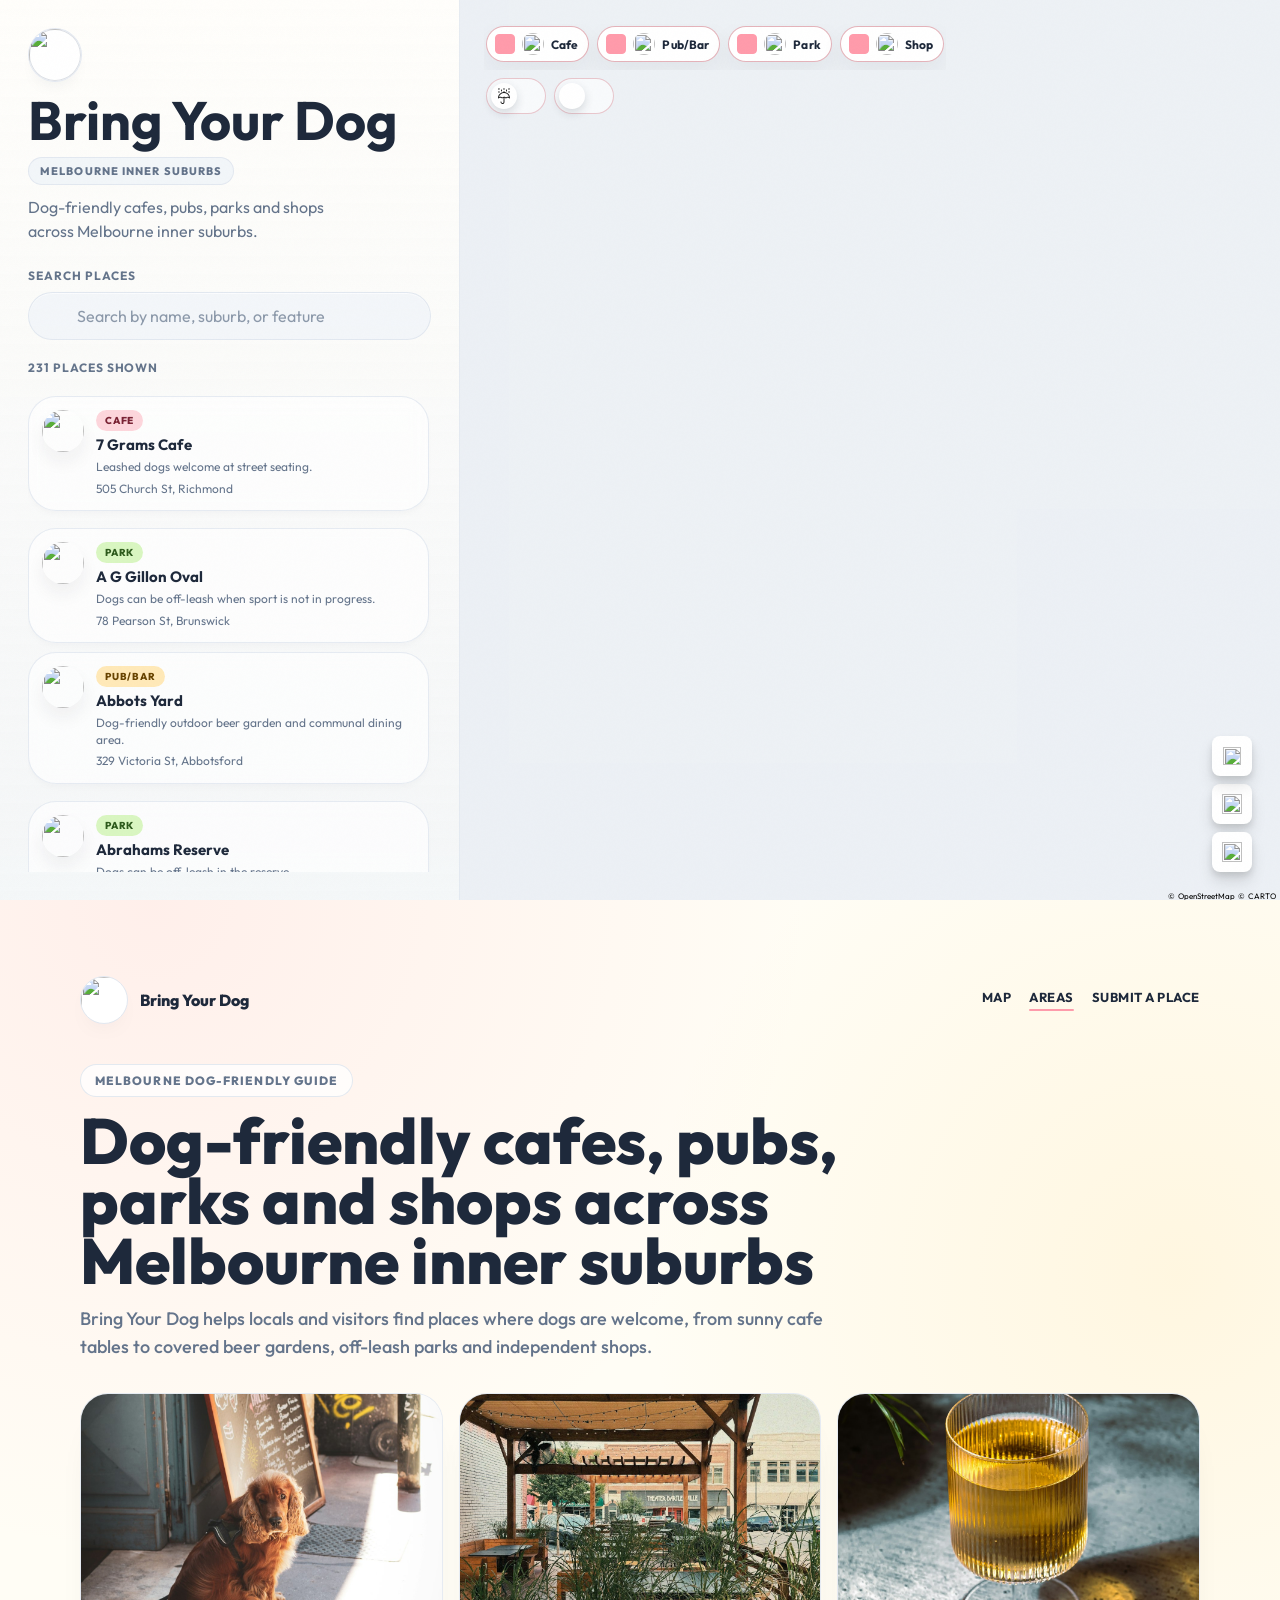
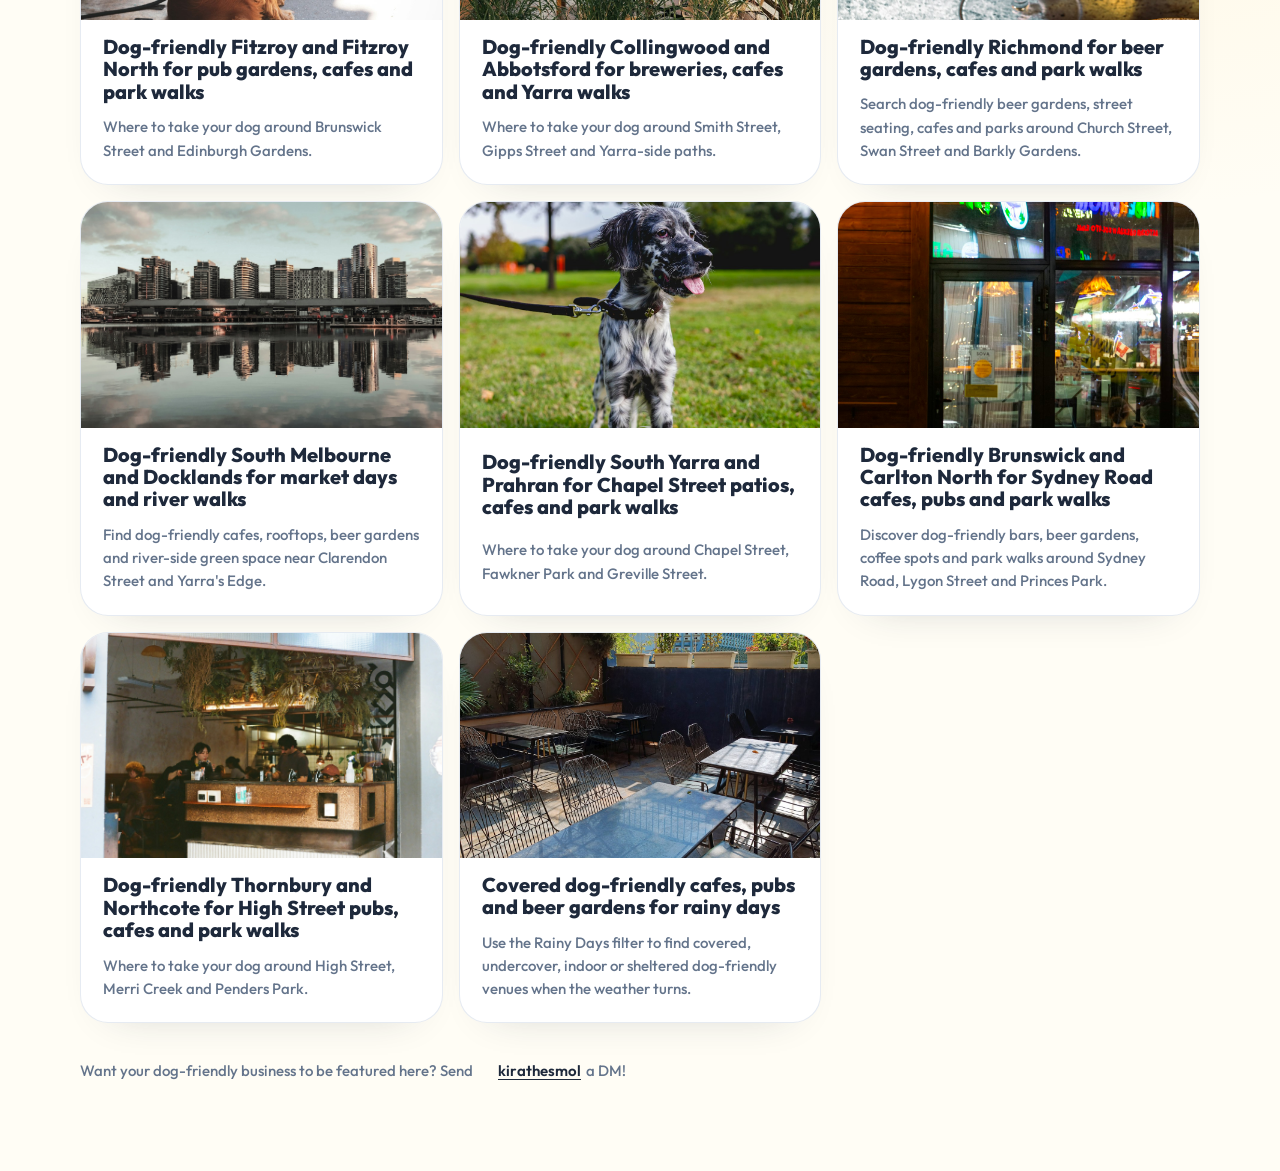
==== commit ffe57bc2: "Authenticate CARTO map tiles with basemaps key" ====
--- a/index.html
+++ b/index.html
@@ -435,9 +435,9 @@
       integrity="sha256-20nQCchB9co0qIjJZRGuk2/Z9VM+kNiyxNV1lvTlZBo="
       crossorigin=""
     ></script>
-    <script src="./config.js"></script>
+    <script src="./config.js?v=20261125-carto-key"></script>
     <script src="./data/manual-photos.js"></script>
     <script src="./data/locations.js"></script>
-    <script src="./app.js?v=20260530-map-style"></script>
+    <script src="./app.js?v=20261125-carto-key"></script>
   </body>
 </html>
